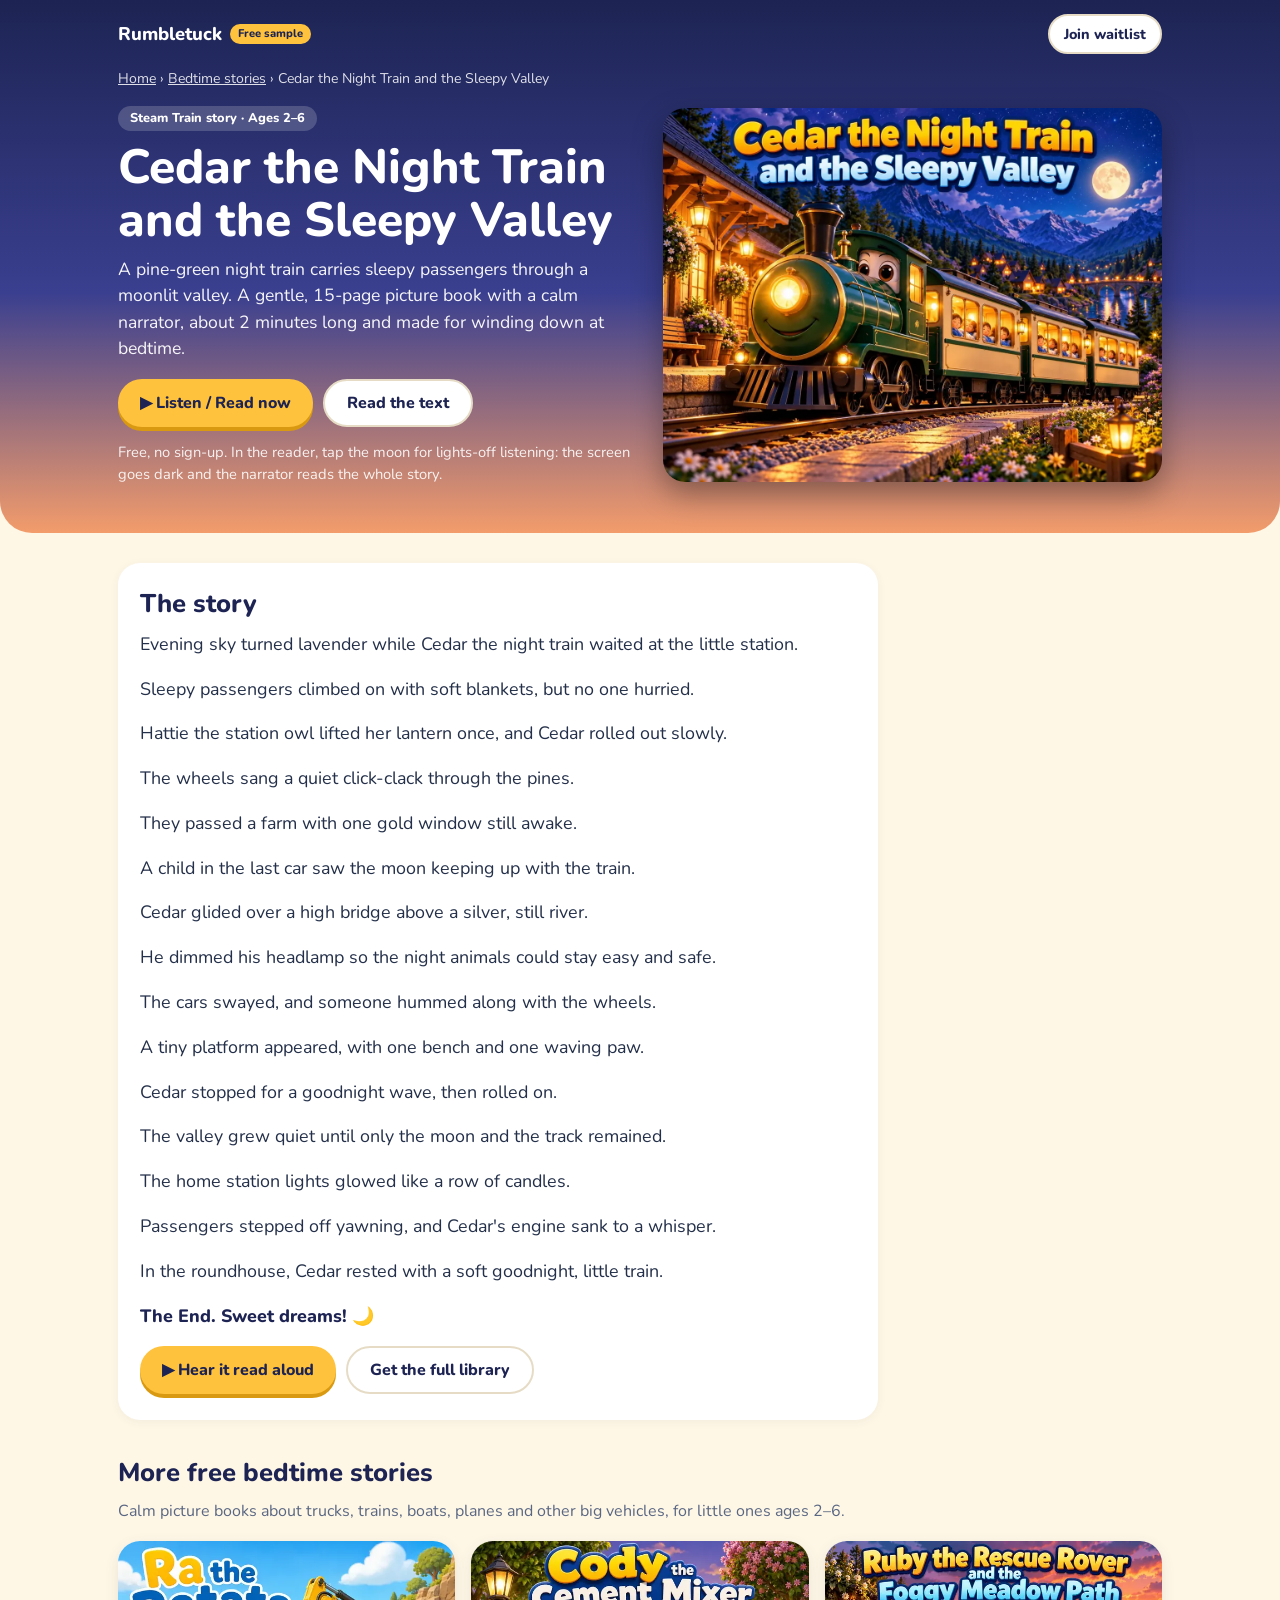
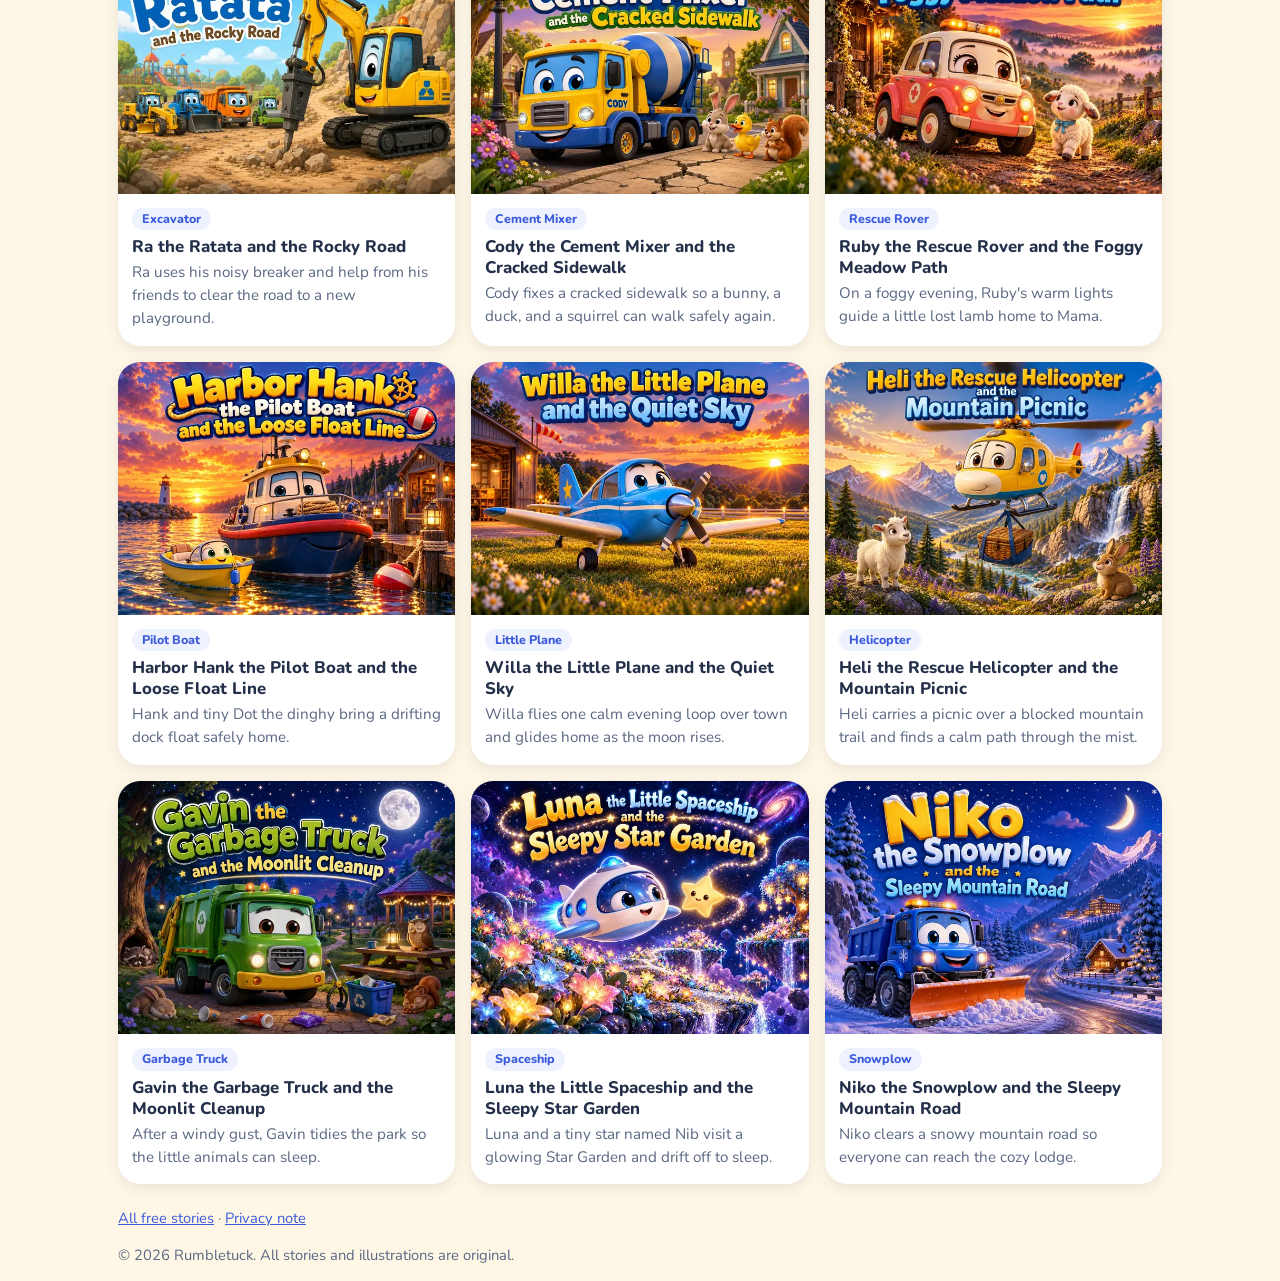
==== story/cedar-the-night-train-and-the-sleepy-valley/index.html @ 22cd4e2e "SEO: crawlable story pages (story/<slug>/) with full text, OG/Twitter tags and schema.org Book; sear" ====
<!doctype html>
<html lang="en">
<head>
<meta charset="utf-8">
<meta name="viewport" content="width=device-width, initial-scale=1, viewport-fit=cover">
<title>Cedar the Night Train and the Sleepy Valley – Free Bedtime Story for Toddlers | Rumbletuck</title>
<meta name="description" content="A pine-green night train carries sleepy passengers through a moonlit valley. A calm, narrated steam train bedtime story for toddlers and preschoolers ages 2–6. Read or listen free.">
<link rel="canonical" href="https://rumbletuck.com/story/cedar-the-night-train-and-the-sleepy-valley/">
<meta name="theme-color" content="#1d2453">
<meta property="og:site_name" content="Rumbletuck">
<meta property="og:type" content="book">
<meta property="og:title" content="Cedar the Night Train and the Sleepy Valley – free bedtime story">
<meta property="og:description" content="A pine-green night train carries sleepy passengers through a moonlit valley. A calm, narrated steam train bedtime story for toddlers and preschoolers ages 2–6. Read or listen free.">
<meta property="og:url" content="https://rumbletuck.com/story/cedar-the-night-train-and-the-sleepy-valley/">
<meta property="og:image" content="https://rumbletuck.com/og/cedar.jpg">
<meta property="og:image:width" content="1200">
<meta property="og:image:height" content="630">
<meta property="og:image:alt" content="Cover of Cedar the Night Train and the Sleepy Valley, an illustrated bedtime story about a steam train for toddlers">
<meta name="twitter:card" content="summary_large_image">
<meta name="twitter:title" content="Cedar the Night Train and the Sleepy Valley – free bedtime story">
<meta name="twitter:description" content="A pine-green night train carries sleepy passengers through a moonlit valley. A calm, narrated steam train bedtime story for toddlers and preschoolers ages 2–6. Read or listen free.">
<meta name="twitter:image" content="https://rumbletuck.com/og/cedar.jpg">
<meta name="twitter:image:alt" content="Cover of Cedar the Night Train and the Sleepy Valley, an illustrated bedtime story about a steam train for toddlers">
<link rel="manifest" href="/manifest.webmanifest">
<link rel="icon" href="/favicon.ico" sizes="any">
<link rel="icon" href="/icons/icon-192.png" type="image/png">
<link rel="apple-touch-icon" href="/icons/icon-192.png">
<link rel="stylesheet" href="/styles.css">
<script type="application/ld+json">{"@context": "https://schema.org", "@graph": [{"@type": "Book", "@id": "https://rumbletuck.com/story/cedar-the-night-train-and-the-sleepy-valley/#book", "name": "Cedar the Night Train and the Sleepy Valley", "url": "https://rumbletuck.com/story/cedar-the-night-train-and-the-sleepy-valley/", "description": "A pine-green night train carries sleepy passengers through a moonlit valley. A calm, narrated steam train bedtime story for toddlers and preschoolers ages 2–6. Read or listen free.", "image": "https://rumbletuck.com/stories/cedar/cover.webp", "inLanguage": "en", "genre": ["Bedtime story", "Children's picture book"], "bookFormat": "https://schema.org/EBook", "numberOfPages": 15, "isAccessibleForFree": true, "typicalAgeRange": "2-6", "audience": {"@type": "PeopleAudience", "suggestedMinAge": 2, "suggestedMaxAge": 6}, "about": "Steam Train", "author": {"@id": "https://rumbletuck.com/#org"}, "publisher": {"@id": "https://rumbletuck.com/#org"}}, {"@type": "Organization", "@id": "https://rumbletuck.com/#org", "name": "Rumbletuck", "url": "https://rumbletuck.com/", "logo": "https://rumbletuck.com/icons/icon-512.png", "email": "hello@rumbletuck.com", "sameAs": ["https://www.youtube.com/@rumbletuckstories"]}, {"@type": "BreadcrumbList", "itemListElement": [{"@type": "ListItem", "position": 1, "name": "Rumbletuck", "item": "https://rumbletuck.com/"}, {"@type": "ListItem", "position": 2, "name": "Bedtime stories", "item": "https://rumbletuck.com/#stories"}, {"@type": "ListItem", "position": 3, "name": "Cedar the Night Train and the Sleepy Valley", "item": "https://rumbletuck.com/story/cedar-the-night-train-and-the-sleepy-valley/"}]}]}</script>
</head>
<body class="story-page">
<header class="hero">
  <div class="wrap">
    <div class="topbar">
      <a class="brand" href="/">Rumbletuck<span class="badge">Free sample</span></a>
      <a class="btn btn-ghost" href="/#waitlist" style="min-height:40px;padding:0 14px;font-size:.9rem">Join waitlist</a>
    </div>
    <nav class="crumbs" aria-label="Breadcrumb"><a href="/">Home</a> › <a href="/#stories">Bedtime stories</a> › <span>Cedar the Night Train and the Sleepy Valley</span></nav>
    <div class="hero-grid">
      <div>
        <span class="tag story-tag">Steam Train story · Ages 2–6</span>
        <h1>Cedar the Night Train and the Sleepy Valley</h1>
        <p class="lead">A pine-green night train carries sleepy passengers through a moonlit valley. A gentle, 15-page picture book with a calm narrator, about 2 minutes long and made for winding down at bedtime.</p>
        <div class="cta-row">
          <a class="btn btn-primary" href="/read.html?s=cedar">▶ Listen / Read now</a>
          <a class="btn btn-ghost" href="#story-text">Read the text</a>
        </div>
        <p class="story-note">Free, no sign-up. In the reader, tap the moon for lights-off listening: the screen goes dark and the narrator reads the whole story.</p>
      </div>
      <div class="art"><a href="/read.html?s=cedar"><img src="/stories/cedar/cover.webp" width="1200" height="900" alt="Cover of Cedar the Night Train and the Sleepy Valley, an illustrated bedtime story about a steam train for toddlers" fetchpriority="high"></a></div>
    </div>
  </div>
</header>

<main class="wrap">
  <article class="story-text" id="story-text">
    <h2>The story</h2>
      <p>Evening sky turned lavender while Cedar the night train waited at the little station.</p>
      <p>Sleepy passengers climbed on with soft blankets, but no one hurried.</p>
      <p>Hattie the station owl lifted her lantern once, and Cedar rolled out slowly.</p>
      <p>The wheels sang a quiet click-clack through the pines.</p>
      <p>They passed a farm with one gold window still awake.</p>
      <p>A child in the last car saw the moon keeping up with the train.</p>
      <p>Cedar glided over a high bridge above a silver, still river.</p>
      <p>He dimmed his headlamp so the night animals could stay easy and safe.</p>
      <p>The cars swayed, and someone hummed along with the wheels.</p>
      <p>A tiny platform appeared, with one bench and one waving paw.</p>
      <p>Cedar stopped for a goodnight wave, then rolled on.</p>
      <p>The valley grew quiet until only the moon and the track remained.</p>
      <p>The home station lights glowed like a row of candles.</p>
      <p>Passengers stepped off yawning, and Cedar&#x27;s engine sank to a whisper.</p>
      <p>In the roundhouse, Cedar rested with a soft goodnight, little train.</p>
    <p class="story-end">The End. Sweet dreams! 🌙</p>
    <div class="cta-row"><a class="btn btn-primary" href="/read.html?s=cedar">▶ Hear it read aloud</a><a class="btn btn-ghost" href="/#waitlist">Get the full library</a></div>
  </article>

  <section>
    <h2>More free bedtime stories</h2>
    <p class="sub">Calm picture books about trucks, trains, boats, planes and other big vehicles, for little ones ages 2–6.</p>
    <div class="grid">
      <a class="card" href="/story/ra-the-ratata-and-the-rocky-road/"><img src="/stories/ra/thumb.webp" width="640" height="480" loading="lazy" alt="Cover of Ra the Ratata and the Rocky Road"><div class="body"><span class="tag">Excavator</span><h3>Ra the Ratata and the Rocky Road</h3><p>Ra uses his noisy breaker and help from his friends to clear the road to a new playground.</p></div></a>
      <a class="card" href="/story/cody-the-cement-mixer-and-the-cracked-sidewalk/"><img src="/stories/cody/thumb.webp" width="640" height="480" loading="lazy" alt="Cover of Cody the Cement Mixer and the Cracked Sidewalk"><div class="body"><span class="tag">Cement Mixer</span><h3>Cody the Cement Mixer and the Cracked Sidewalk</h3><p>Cody fixes a cracked sidewalk so a bunny, a duck, and a squirrel can walk safely again.</p></div></a>
      <a class="card" href="/story/ruby-the-rescue-rover-and-the-foggy-meadow-path/"><img src="/stories/ruby/thumb.webp" width="640" height="480" loading="lazy" alt="Cover of Ruby the Rescue Rover and the Foggy Meadow Path"><div class="body"><span class="tag">Rescue Rover</span><h3>Ruby the Rescue Rover and the Foggy Meadow Path</h3><p>On a foggy evening, Ruby&#x27;s warm lights guide a little lost lamb home to Mama.</p></div></a>
      <a class="card" href="/story/harbor-hank-the-pilot-boat-and-the-loose-float-line/"><img src="/stories/hank/thumb.webp" width="640" height="480" loading="lazy" alt="Cover of Harbor Hank the Pilot Boat and the Loose Float Line"><div class="body"><span class="tag">Pilot Boat</span><h3>Harbor Hank the Pilot Boat and the Loose Float Line</h3><p>Hank and tiny Dot the dinghy bring a drifting dock float safely home.</p></div></a>
      <a class="card" href="/story/willa-the-little-plane-and-the-quiet-sky/"><img src="/stories/willa/thumb.webp" width="640" height="480" loading="lazy" alt="Cover of Willa the Little Plane and the Quiet Sky"><div class="body"><span class="tag">Little Plane</span><h3>Willa the Little Plane and the Quiet Sky</h3><p>Willa flies one calm evening loop over town and glides home as the moon rises.</p></div></a>
      <a class="card" href="/story/heli-the-rescue-helicopter-and-the-mountain-picnic/"><img src="/stories/heli/thumb.webp" width="640" height="480" loading="lazy" alt="Cover of Heli the Rescue Helicopter and the Mountain Picnic"><div class="body"><span class="tag">Helicopter</span><h3>Heli the Rescue Helicopter and the Mountain Picnic</h3><p>Heli carries a picnic over a blocked mountain trail and finds a calm path through the mist.</p></div></a>
      <a class="card" href="/story/gavin-the-garbage-truck-and-the-moonlit-cleanup/"><img src="/stories/gavin/thumb.webp" width="640" height="480" loading="lazy" alt="Cover of Gavin the Garbage Truck and the Moonlit Cleanup"><div class="body"><span class="tag">Garbage Truck</span><h3>Gavin the Garbage Truck and the Moonlit Cleanup</h3><p>After a windy gust, Gavin tidies the park so the little animals can sleep.</p></div></a>
      <a class="card" href="/story/luna-the-little-spaceship-and-the-sleepy-star-garden/"><img src="/stories/luna/thumb.webp" width="640" height="480" loading="lazy" alt="Cover of Luna the Little Spaceship and the Sleepy Star Garden"><div class="body"><span class="tag">Spaceship</span><h3>Luna the Little Spaceship and the Sleepy Star Garden</h3><p>Luna and a tiny star named Nib visit a glowing Star Garden and drift off to sleep.</p></div></a>
      <a class="card" href="/story/niko-the-snowplow-and-the-sleepy-mountain-road/"><img src="/stories/niko/thumb.webp" width="640" height="480" loading="lazy" alt="Cover of Niko the Snowplow and the Sleepy Mountain Road"><div class="body"><span class="tag">Snowplow</span><h3>Niko the Snowplow and the Sleepy Mountain Road</h3><p>Niko clears a snowy mountain road so everyone can reach the cozy lodge.</p></div></a>
    </div>
  </section>
</main>

<footer class="wrap">
  <p><a href="/">All free stories</a> · <a href="/privacy.html">Privacy note</a></p>
  <p>© 2026 Rumbletuck. All stories and illustrations are original.</p>
</footer>
<script>if ('serviceWorker' in navigator) navigator.serviceWorker.register('/sw.js').catch(()=>{});</script>
</body>
</html>
---- styles.css ----
@font-face{font-family:Nunito;src:url(fonts/nunito-regular.ttf) format('truetype');font-weight:400;font-display:swap}
@font-face{font-family:Nunito;src:url(fonts/nunito-extrabold.ttf) format('truetype');font-weight:800;font-display:swap}
:root{--ink:#24304a;--soft:#5a6782;--cream:#fff7e6;--sun:#ffc23d;--sky:#3b5bdb;--night:#1d2453;--card:#ffffff;--radius:22px}
*{box-sizing:border-box}
html,body{margin:0}
body{font-family:Nunito,system-ui,-apple-system,Segoe UI,Roboto,sans-serif;color:var(--ink);background:var(--cream);line-height:1.5;-webkit-tap-highlight-color:transparent}
a{color:var(--sky)}
img{max-width:100%;height:auto;display:block}
.wrap{max-width:1080px;margin:0 auto;padding:0 18px}
.topbar{display:flex;align-items:center;justify-content:space-between;padding:14px 0}
.brand{font-weight:800;font-size:1.15rem;color:var(--night);text-decoration:none;display:flex;gap:8px;align-items:center}
.brand span.badge{font-size:.7rem;background:var(--sun);color:var(--night);border-radius:99px;padding:2px 8px}
.btn{display:inline-flex;align-items:center;justify-content:center;gap:8px;min-height:48px;padding:0 22px;border-radius:99px;border:0;font:800 1rem Nunito,sans-serif;cursor:pointer;text-decoration:none;touch-action:manipulation}
.btn-primary{background:var(--sun);color:var(--night);box-shadow:0 4px 0 #d99a12}
.btn-primary:active{transform:translateY(2px);box-shadow:0 2px 0 #d99a12}
.btn-ghost{background:#fff;color:var(--night);border:2px solid #e6dcc6}
.hero{background:linear-gradient(180deg,#1d2453 0%,#3a3f8f 55%,#f39c6b 100%);color:#fff;border-radius:0 0 32px 32px;padding-bottom:28px}
.hero .topbar .brand{color:#fff}
.hero-grid{display:grid;gap:22px;align-items:center;padding:12px 0 8px}
.hero h1{font-size:clamp(1.9rem,6vw,3rem);line-height:1.1;margin:.2em 0}
.hero p.lead{font-size:1.1rem;opacity:.95;margin:.4em 0 1em}
.hero .art{border-radius:var(--radius);overflow:hidden;box-shadow:0 12px 30px rgba(0,0,0,.35)}
.chips{display:flex;flex-wrap:wrap;gap:8px;margin:0 0 18px;padding:0;list-style:none}
.chips li{background:rgba(255,255,255,.16);border-radius:99px;padding:4px 12px;font-size:.92rem}
.cta-row{display:flex;flex-wrap:wrap;gap:10px}
section{padding:34px 0 8px}
h2{font-size:1.6rem;margin:0 0 6px;color:var(--night)}
.sub{color:var(--soft);margin:0 0 18px}
.grid{display:grid;grid-template-columns:repeat(auto-fill,minmax(250px,1fr));gap:16px}
.card{background:var(--card);border-radius:var(--radius);overflow:hidden;text-decoration:none;color:inherit;box-shadow:0 4px 14px rgba(36,48,74,.10);display:flex;flex-direction:column;touch-action:manipulation}
.card img{aspect-ratio:4/3;width:100%;height:auto;object-fit:cover;background:#e9e2d2}
.card .body{padding:12px 14px 16px}
.card .tag{display:inline-block;font-size:.78rem;font-weight:800;background:#eef2ff;color:var(--sky);border-radius:99px;padding:2px 10px;margin-bottom:6px}
.card h3{font-size:1.05rem;margin:0 0 4px;line-height:1.25}
.card p{margin:0;color:var(--soft);font-size:.95rem}
.card:active{transform:scale(.99)}
.features{display:grid;grid-template-columns:repeat(auto-fit,minmax(220px,1fr));gap:14px}
.feature{background:#fff;border-radius:var(--radius);padding:16px 18px;box-shadow:0 2px 10px rgba(36,48,74,.06)}
.feature b{display:block;font-size:1.05rem;margin-bottom:2px}
.waitlist{background:var(--night);color:#fff;border-radius:28px;padding:26px 22px;margin:30px 0 10px}
.waitlist h2{color:#fff}
.waitlist .sub{color:#d6dbff}
.wl-form{display:flex;flex-wrap:wrap;gap:10px}
.wl-form input[type=email]{flex:1 1 240px;min-height:52px;border-radius:99px;border:0;padding:0 20px;font:400 1.05rem Nunito,sans-serif}
.wl-consent{display:flex;gap:10px;align-items:flex-start;font-size:.92rem;color:#d6dbff;margin:12px 0 0}
.wl-consent input{width:22px;height:22px;margin-top:2px;flex:none}
.wl-status{margin:12px 0 0;font-weight:800;min-height:1.5em}
.wl-soon{background:rgba(255,255,255,.1);border:2px dashed rgba(255,255,255,.35);border-radius:18px;padding:14px 16px;margin-top:4px}
.hp{position:absolute;left:-9999px}
footer{padding:28px 0 40px;color:var(--soft);font-size:.92rem}
footer .privacy{background:#fff;border-radius:18px;padding:14px 16px;margin-bottom:12px}
@media(min-width:820px){.hero-grid{grid-template-columns:1.05fr 1fr}.hero{padding-bottom:40px}}

/* Reader */
body.reader{background:#11163a;color:#fff;height:100dvh;overflow:hidden;overscroll-behavior:none;user-select:none;-webkit-user-select:none;-webkit-touch-callout:none}
.r-shell{display:flex;flex-direction:column;height:100dvh}
.r-top{display:flex;align-items:center;gap:10px;padding:10px 12px;padding-top:max(10px,env(safe-area-inset-top))}
.r-top .title{flex:1;font-weight:800;white-space:nowrap;overflow:hidden;text-overflow:ellipsis;font-size:1rem}
.icon-btn{width:48px;height:48px;border-radius:50%;border:0;background:rgba(255,255,255,.14);color:#fff;font-size:1.3rem;display:inline-flex;align-items:center;justify-content:center;cursor:pointer;touch-action:manipulation;text-decoration:none}
.icon-btn:active{background:rgba(255,255,255,.28)}
.r-stage{flex:1;display:flex;align-items:center;justify-content:center;padding:0 8px;min-height:0;position:relative}
.r-stage img{width:auto;height:auto;max-width:100%;max-height:100%;object-fit:contain;border-radius:16px;box-shadow:0 10px 30px rgba(0,0,0,.45)}
.r-tap{position:absolute;top:0;bottom:0;width:28%;border:0;background:transparent;cursor:pointer}
.r-tap.prev{left:0}.r-tap.next{right:0}
.r-bottom{display:flex;align-items:center;justify-content:center;gap:14px;padding:12px;padding-bottom:max(14px,env(safe-area-inset-bottom))}
.r-play{min-width:150px}
.r-count{min-width:70px;text-align:center;font-weight:800;opacity:.9}
.r-end{position:absolute;inset:0;display:none;align-items:center;justify-content:center;background:rgba(17,22,58,.92);text-align:center;padding:20px}
.r-end.show{display:flex}
.r-end .box{max-width:460px}
.r-end h2{color:#fff}
.r-end p{color:#d6dbff}
.r-end .cta-row{justify-content:center}
.sr{position:absolute;width:1px;height:1px;overflow:hidden;clip:rect(0 0 0 0)}
.r-hint{display:none;text-align:center;margin:0;color:#aab3e6;font-size:.9rem}
@media(orientation:portrait) and (max-width:600px){.r-hint{display:block}}
@media(max-width:440px){.brand span.badge{display:none}.brand{font-size:1rem}.topbar .btn{white-space:nowrap}}

/* Lights-off listening mode: near-black, warm, dim. */
.lo-open{flex:none;display:inline-flex;align-items:center;gap:6px;min-height:44px;padding:0 14px;border-radius:99px;border:0;background:rgba(255,194,61,.16);color:#ffd88a;font:800 .92rem Nunito,sans-serif;cursor:pointer;touch-action:manipulation;white-space:nowrap}
.lo-open:active{background:rgba(255,194,61,.3)}
.lo-open:focus-visible,.lo-btn:focus-visible,.lo input:focus-visible{outline:2px solid #8a6a3e;outline-offset:3px}
.lo{position:fixed;inset:0;z-index:50;background:#000;color:#6e5638;display:flex;align-items:center;justify-content:center;text-align:center;padding:24px;padding-bottom:max(24px,env(safe-area-inset-bottom));animation:lo-in 1.6s ease-out}
.lo[hidden]{display:none}
.lo-inner{max-width:340px;width:100%}
.lo-moon{color:#7a5f3c;opacity:.7;margin:0 auto 10px;animation:lo-breathe 9s ease-in-out infinite}
.lo-title{color:#7d6444;font-size:1rem;font-weight:800;margin:0 0 4px;line-height:1.3}
.lo-status{margin:0;min-height:1.4em;font-size:.88rem;color:#5e4a31}
.lo-sub{margin:0 0 22px;font-size:.8rem;color:#4d3d29}
.lo-ctrls{display:flex;justify-content:center;gap:22px;margin-bottom:26px}
.lo-btn{width:56px;height:56px;border-radius:50%;border:1px solid #2c2318;background:#0d0a07;color:#7a5f3c;font-size:1.15rem;cursor:pointer;touch-action:manipulation;display:inline-flex;align-items:center;justify-content:center}
.lo-btn:active{background:#1a140d}
.lo-timer{border:0;margin:0 0 12px;padding:0;display:flex;flex-wrap:wrap;justify-content:center;gap:6px}
.lo-timer legend{width:100%;font-size:.78rem;color:#4d3d29;margin-bottom:6px;padding:0}
.lo-timer label{position:relative;font-size:.82rem;color:#6a5336;border:1px solid #2c2318;border-radius:99px;padding:6px 11px;cursor:pointer;min-height:36px;display:inline-flex;align-items:center}
.lo-timer input{position:absolute;opacity:0;inset:0;margin:0;cursor:pointer}
.lo-timer label:has(input:checked){background:#1d160e;color:#8c6d45;border-color:#4a3a26}
.lo-timer label:has(input:focus-visible){outline:2px solid #8a6a3e;outline-offset:2px}
.lo-next{display:inline-flex;align-items:center;gap:8px;font-size:.82rem;color:#5e4a31;cursor:pointer;min-height:36px}
.lo-next input{appearance:none;-webkit-appearance:none;width:18px;height:18px;margin:0;border:1px solid #4a3a26;border-radius:5px;background:#0d0a07;cursor:pointer}
.lo-next input:checked{background:#5e4a31;box-shadow:inset 0 0 0 3px #0d0a07}
.lo-next.off{opacity:.45;cursor:default}
body.lo-on{background:#000}
body.lo-on .r-shell{visibility:hidden}
@keyframes lo-in{from{opacity:0}to{opacity:1}}
@keyframes lo-breathe{0%,100%{opacity:.55}50%{opacity:.75}}
@media (prefers-reduced-motion:reduce){.lo,.lo-moon{animation:none}}
@media(max-width:380px){.lo-open span{display:none}.lo-open{width:44px;padding:0;justify-content:center}}

/* Story landing pages (story/<slug>/, built by tools/build_seo.py) */
.crumbs{font-size:.88rem;opacity:.85;margin:0 0 4px}.crumbs a{color:#fff}
.story-tag{display:inline-block;font-size:.8rem;font-weight:800;background:rgba(255,255,255,.18);color:#fff;border-radius:99px;padding:3px 12px}
.story-note{font-size:.92rem;opacity:.9;margin:14px 0 0}
.story-text{background:#fff;border-radius:var(--radius);padding:22px 22px 26px;margin-top:30px;box-shadow:0 2px 10px rgba(36,48,74,.06);max-width:760px}
.story-text p{font-size:1.12rem;line-height:1.65;margin:0 0 .85em}
.story-text .story-end{font-weight:800;color:var(--night)}
.story-links{margin-top:22px}.story-links h3{margin:0 0 4px;color:var(--night)}
.story-links ul{margin:0;padding-left:20px;columns:2 300px}.story-links li{margin:0 0 6px;break-inside:avoid}.story-links li span{color:var(--soft);font-size:.92rem}
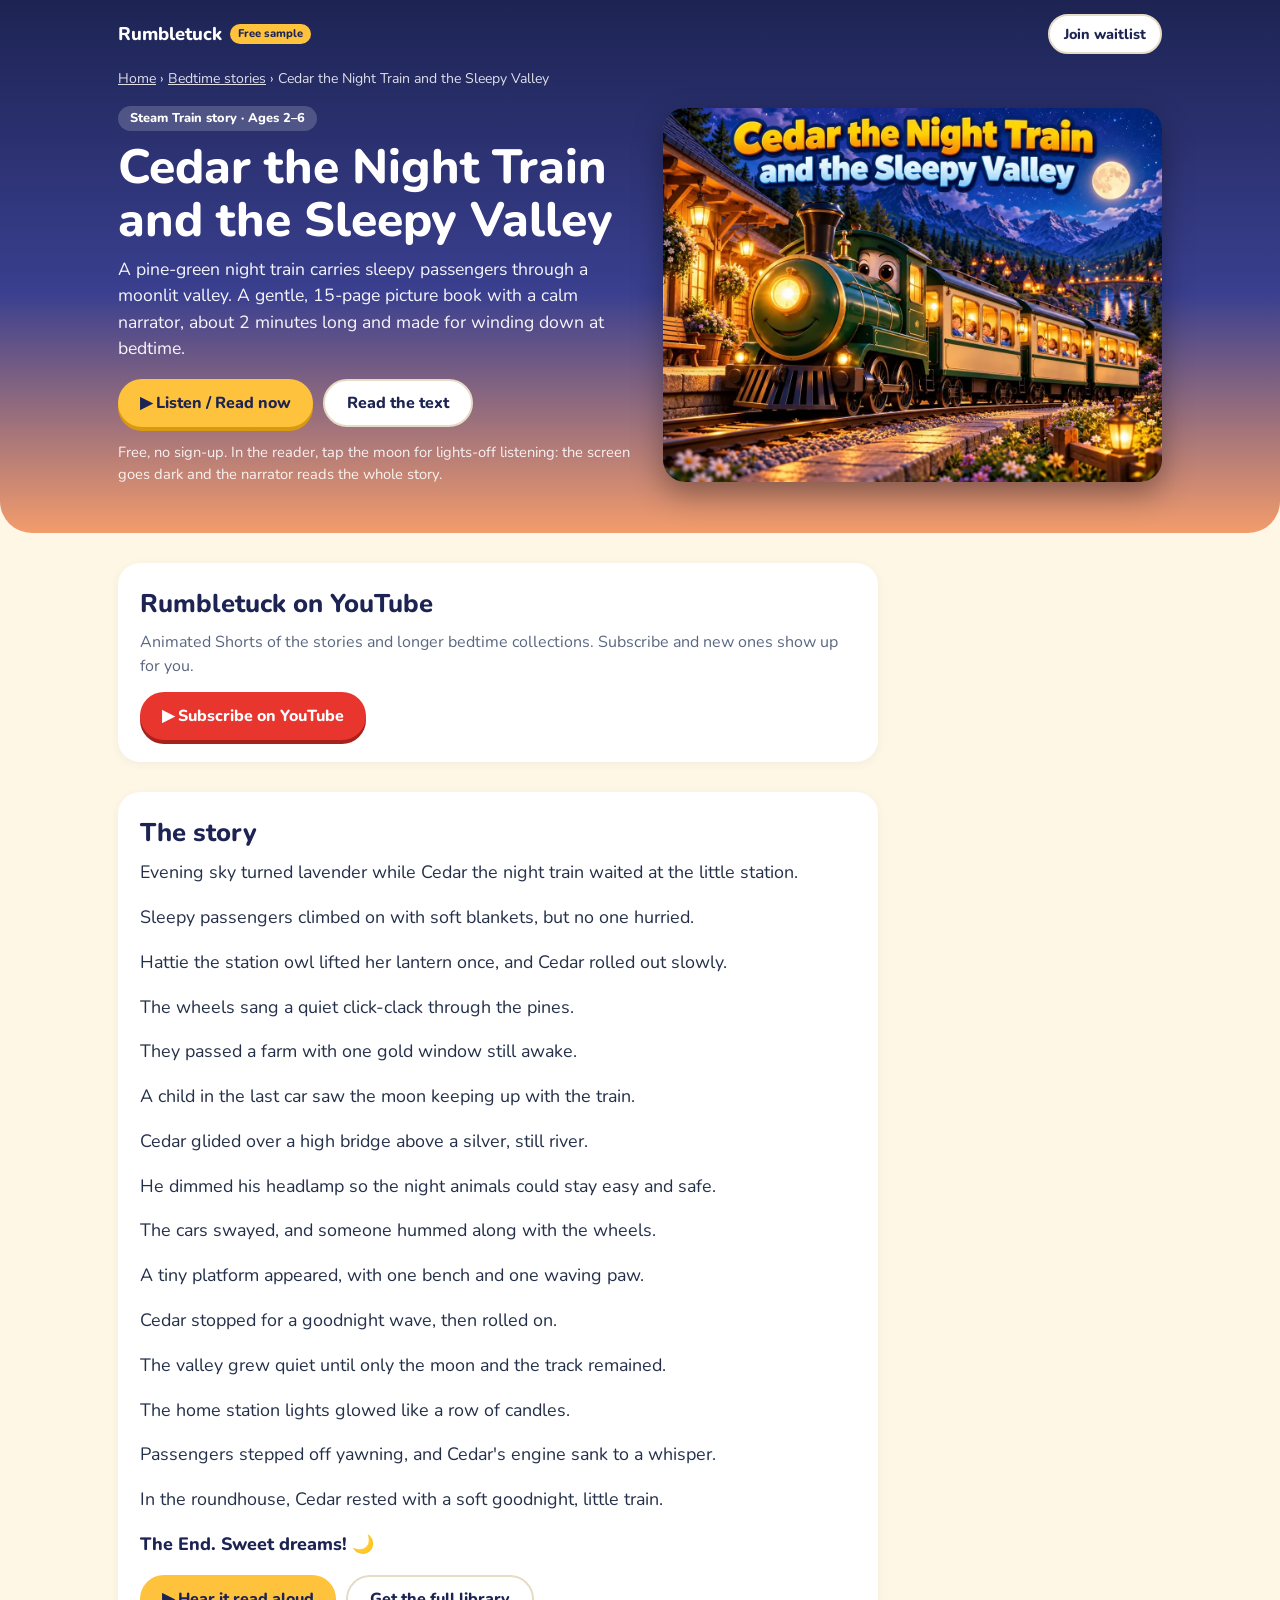
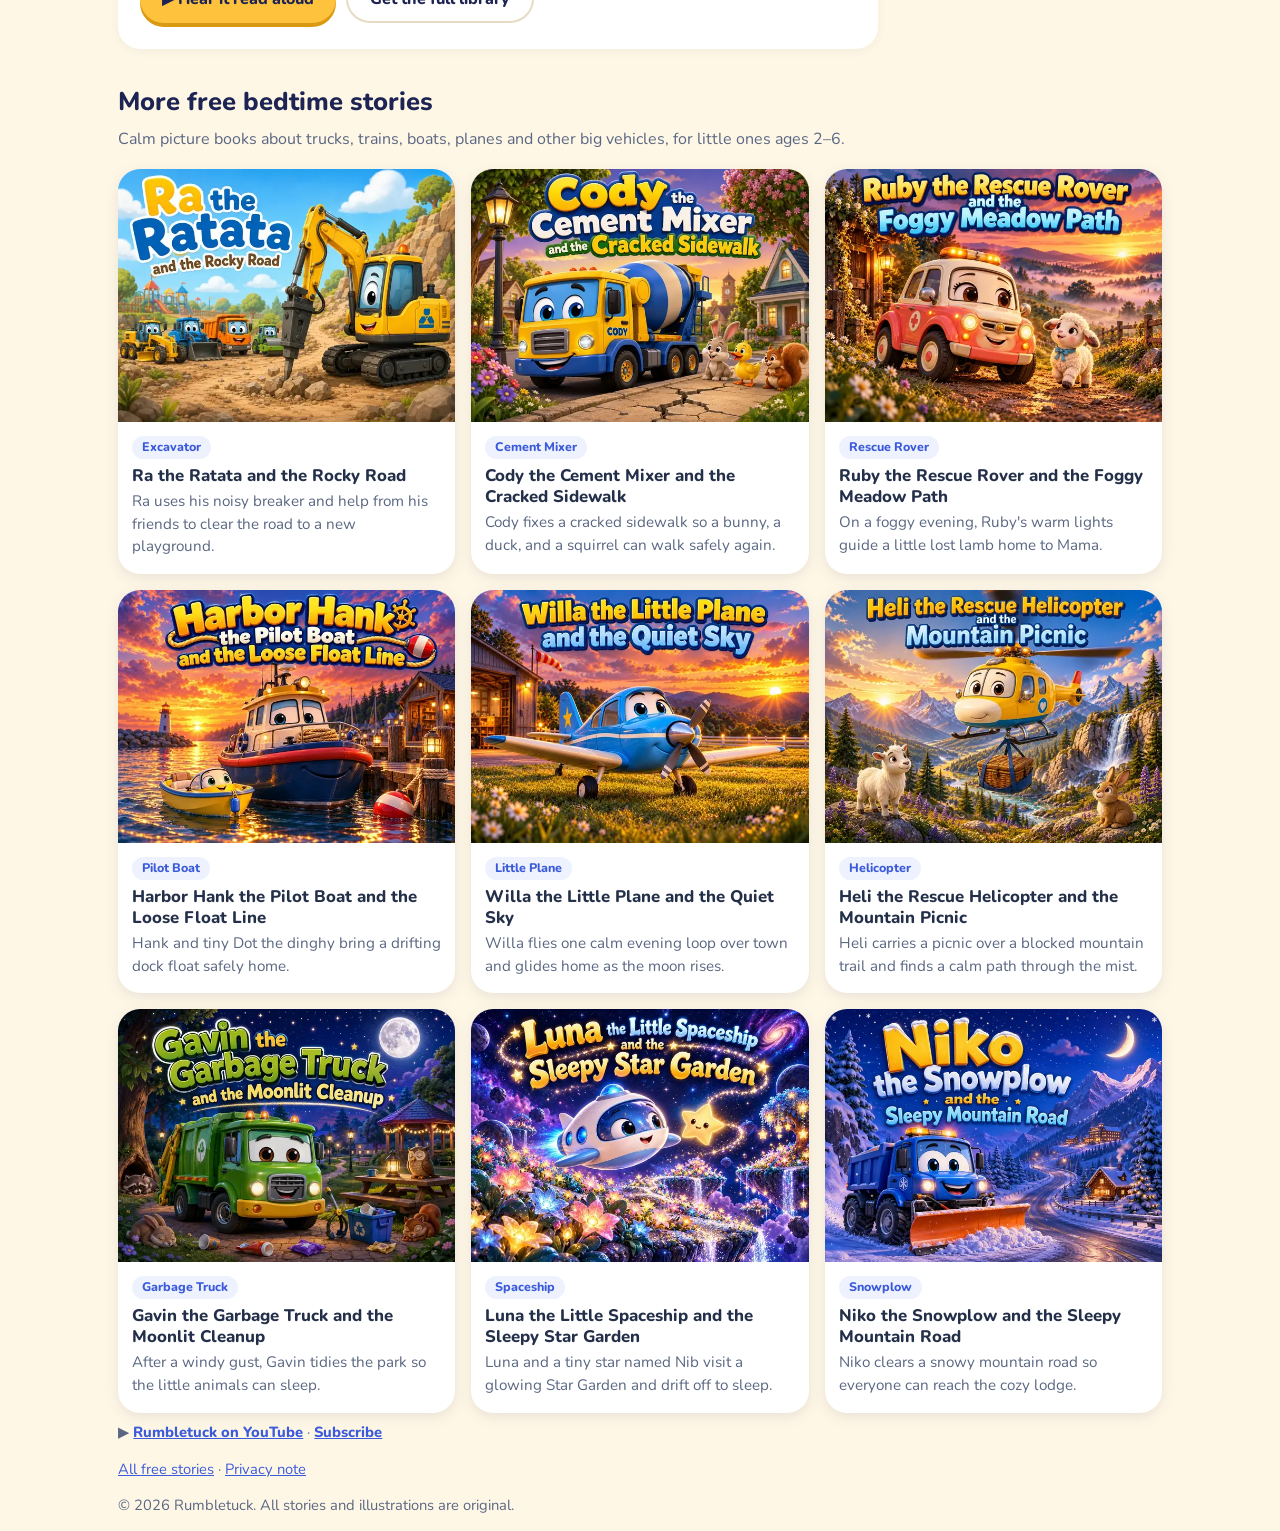
==== commit 623ed93c: "YouTube on the site: click-to-play nocookie Shorts on story pages + reader end screen, Subscribe on " ====
--- a/story/cedar-the-night-train-and-the-sleepy-valley/index.html
+++ b/story/cedar-the-night-train-and-the-sleepy-valley/index.html
@@ -53,6 +53,11 @@
 </header>
 
 <main class="wrap">
+  <section class="yt-block" id="watch" data-story="cedar" data-title="Cedar the Night Train and the Sleepy Valley">
+    <div class="yt-frame" hidden></div>
+    <div class="yt-copy"><h2>Rumbletuck on YouTube</h2><p class="sub">Animated Shorts of the stories and longer bedtime collections. Subscribe and new ones show up for you.</p><div class="cta-row"><a class="btn btn-yt" href="https://www.youtube.com/@rumbletuckstories?sub_confirmation=1" target="_blank" rel="noopener">▶ Subscribe on YouTube</a></div></div>
+  </section>
+
   <article class="story-text" id="story-text">
     <h2>The story</h2>
       <p>Evening sky turned lavender while Cedar the night train waited at the little station.</p>
@@ -92,9 +97,11 @@
 </main>
 
 <footer class="wrap">
+  <p class="footer-yt">▶ <a href="https://www.youtube.com/@rumbletuckstories" target="_blank" rel="noopener">Rumbletuck on YouTube</a> · <a href="https://www.youtube.com/@rumbletuckstories?sub_confirmation=1" target="_blank" rel="noopener">Subscribe</a></p>
   <p><a href="/">All free stories</a> · <a href="/privacy.html">Privacy note</a></p>
   <p>© 2026 Rumbletuck. All stories and illustrations are original.</p>
 </footer>
+<script src="/yt.js" defer></script>
 <script>if ('serviceWorker' in navigator) navigator.serviceWorker.register('/sw.js').catch(()=>{});</script>
 </body>
 </html>
--- a/styles.css
+++ b/styles.css
@@ -116,3 +116,44 @@
 .story-text .story-end{font-weight:800;color:var(--night)}
 .story-links{margin-top:22px}.story-links h3{margin:0 0 4px;color:var(--night)}
 .story-links ul{margin:0;padding-left:20px;columns:2 300px}.story-links li{margin:0 0 6px;break-inside:avoid}.story-links li span{color:var(--soft);font-size:.92rem}
+
+/* YouTube (yt.js + tools/build_seo.py): click-to-play Shorts, nothing loads from YouTube before a tap. */
+.btn-yt{background:#e8352e;color:#fff;box-shadow:0 4px 0 #a8221d}
+.btn-yt:active{transform:translateY(2px);box-shadow:0 2px 0 #a8221d}
+.yt-block{display:grid;gap:22px;align-items:center;background:#fff;border-radius:var(--radius);padding:22px;margin-top:30px;box-shadow:0 2px 10px rgba(36,48,74,.06);max-width:760px}
+.yt-block.yt-home{max-width:none;background:var(--night);color:#fff}
+.yt-block.yt-home h2{color:#fff}.yt-block.yt-home .sub{color:#d6dbff}.yt-block.yt-home .yt-note{color:#aab3e6}
+.yt-block h2{margin-top:0}
+.yt-block .sub{margin-bottom:14px}
+.yt-note{font-size:.85rem;color:var(--soft);margin:12px 0 0}
+.yt-frame{position:relative;width:100%;max-width:420px;aspect-ratio:4/3;margin:0 auto;border-radius:18px;overflow:hidden;background:#11163a;box-shadow:0 10px 26px rgba(17,22,58,.35)}
+.yt-frame[hidden]{display:none}
+.yt-frame.playing{aspect-ratio:9/16;width:min(78vw,320px)}
+.yt-frame iframe{position:absolute;inset:0;width:100%;height:100%;border:0}
+.yt-poster{position:absolute;inset:0;width:100%;height:100%;border:0;padding:0;cursor:pointer;background:#11163a;touch-action:manipulation}
+.yt-poster img{position:absolute;inset:0;width:100%;height:100%;object-fit:cover}
+.yt-pill{position:absolute;top:10px;left:10px;background:rgba(17,22,58,.7);color:#fff;font:800 .78rem Nunito,sans-serif;border-radius:99px;padding:3px 10px}
+.yt-play{position:absolute;left:50%;top:50%;width:72px;height:72px;margin:-36px 0 0 -36px;border-radius:50%;background:#e8352e;box-shadow:0 6px 18px rgba(0,0,0,.35)}
+.yt-play::after{content:"";position:absolute;left:29px;top:22px;border-style:solid;border-width:14px 0 14px 22px;border-color:transparent transparent transparent #fff}
+.yt-play.sm{width:40px;height:40px;margin:-20px 0 0 -20px}.yt-play.sm::after{left:16px;top:12px;border-width:8px 0 8px 13px}
+.yt-poster:hover .yt-play,.yt-poster:focus-visible .yt-play{transform:scale(1.08)}
+.yt-poster:focus-visible{outline:3px solid var(--sun);outline-offset:-3px}
+.yt-sub-only{display:flex;flex-wrap:wrap;gap:14px;align-items:center}
+.footer-yt{margin:0 0 10px}
+.footer-yt a{font-weight:800}
+@media(min-width:720px){.yt-block[data-has-video],.yt-block.yt-home:has(.yt-frame){grid-template-columns:320px 1fr}.yt-frame{width:320px;margin:0}}
+/* Reader end screen + pop-up player */
+.r-end{overflow:auto}
+.r-yt{margin-top:16px;padding-top:14px;border-top:1px solid rgba(255,255,255,.15)}
+.r-yt-open{display:flex;align-items:center;gap:12px;width:100%;max-width:360px;margin:0 auto;padding:8px;border:0;border-radius:16px;background:rgba(255,255,255,.12);color:#fff;text-align:left;cursor:pointer;font:400 .95rem Nunito,sans-serif;position:relative;touch-action:manipulation}
+.r-yt-open img{width:96px;flex:none;border-radius:10px}
+.r-yt-open .yt-play.sm{left:56px;top:50%}
+.r-yt-txt b{display:block;font-weight:800}.r-yt-txt small{color:#d6dbff}
+.r-yt-links{margin:10px 0 0;font-size:.92rem}
+.yt-link{color:#ffd88a;font-weight:800}
+.yt-modal{position:fixed;inset:0;z-index:60;background:rgba(5,7,20,.94);display:flex;align-items:center;justify-content:center;padding:12px}
+.yt-modal-inner{display:flex;flex-direction:column;align-items:center;gap:12px}
+.yt-modal .yt-frame{width:auto;height:min(78dvh,calc(92vw * 16 / 9));margin:0}
+.yt-modal-bar{display:flex;flex-wrap:wrap;gap:10px;justify-content:center}
+.yt-modal-bar .btn{min-height:44px}
+.hero-yt{display:flex;flex-wrap:wrap;align-items:center;gap:8px 12px;margin:14px 0 0;font-size:.92rem;opacity:.95}.hero-yt .btn{min-height:40px;padding:0 16px;font-size:.92rem}
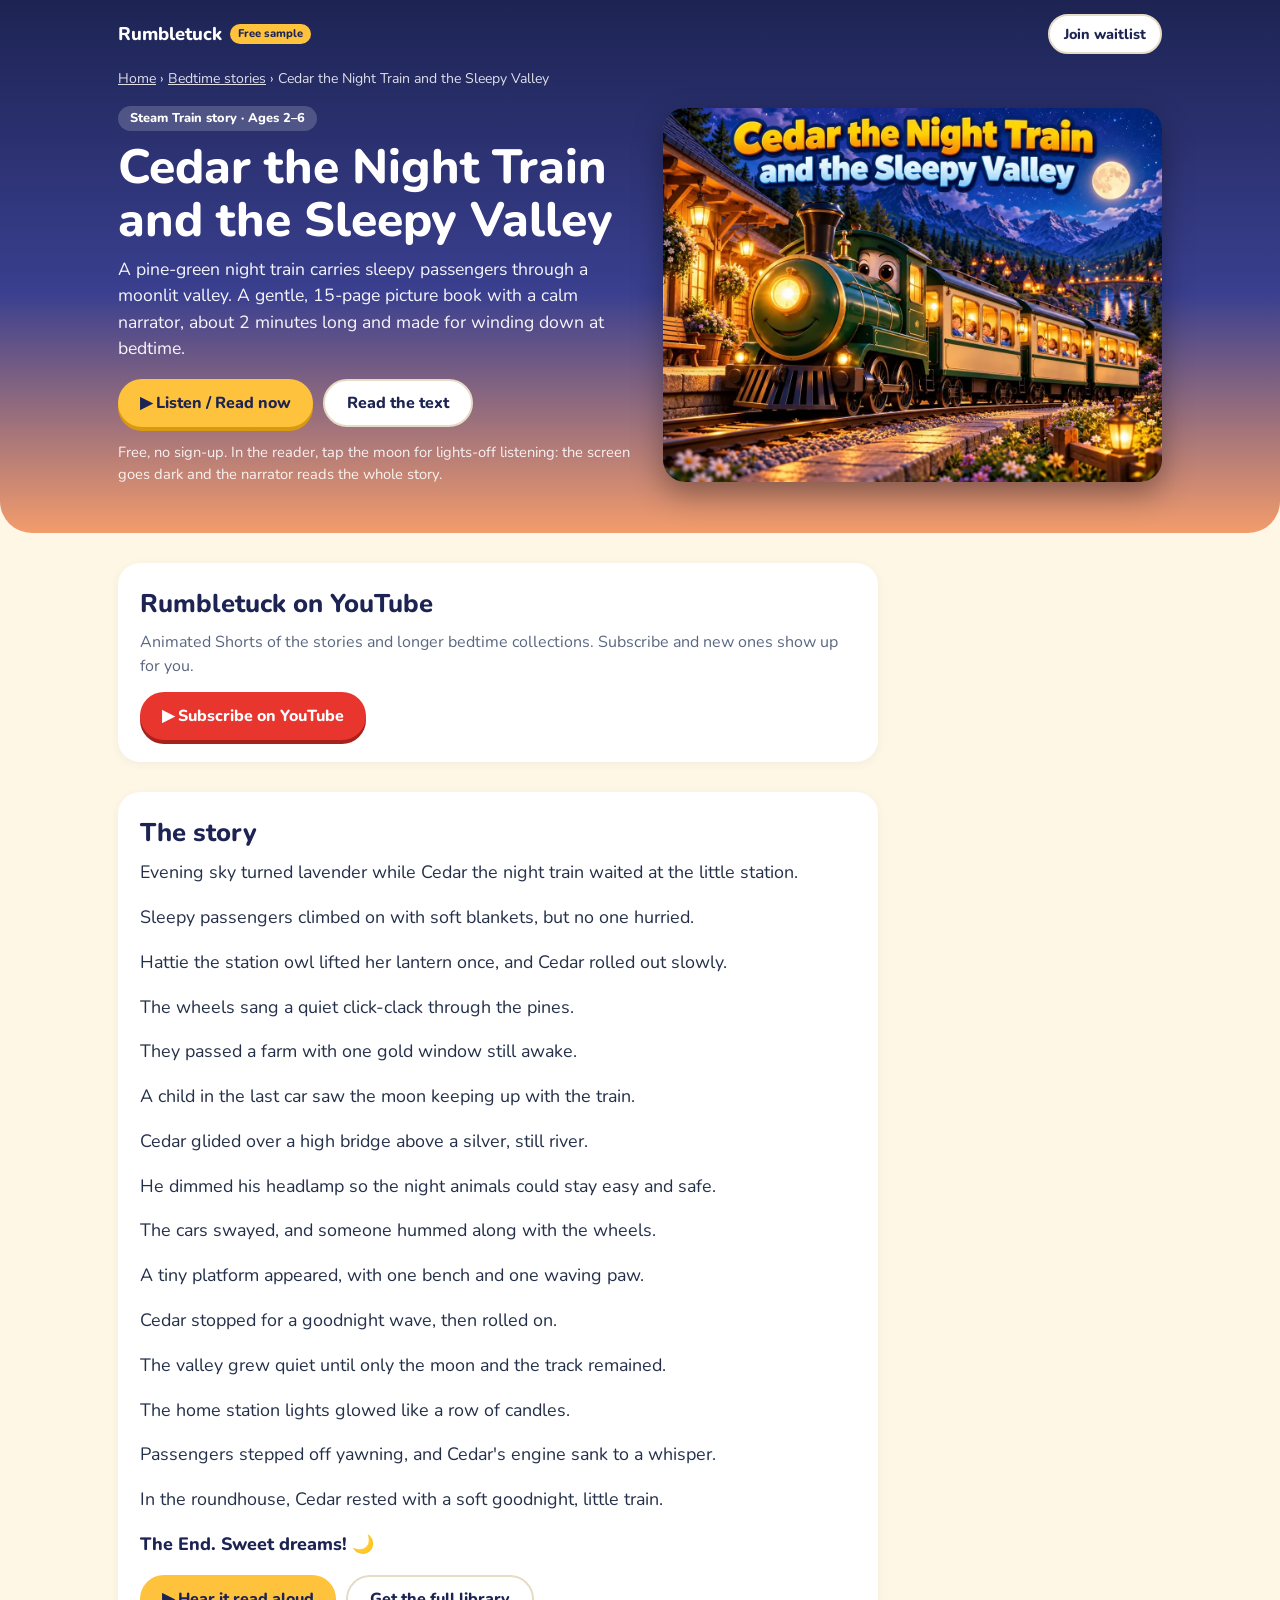
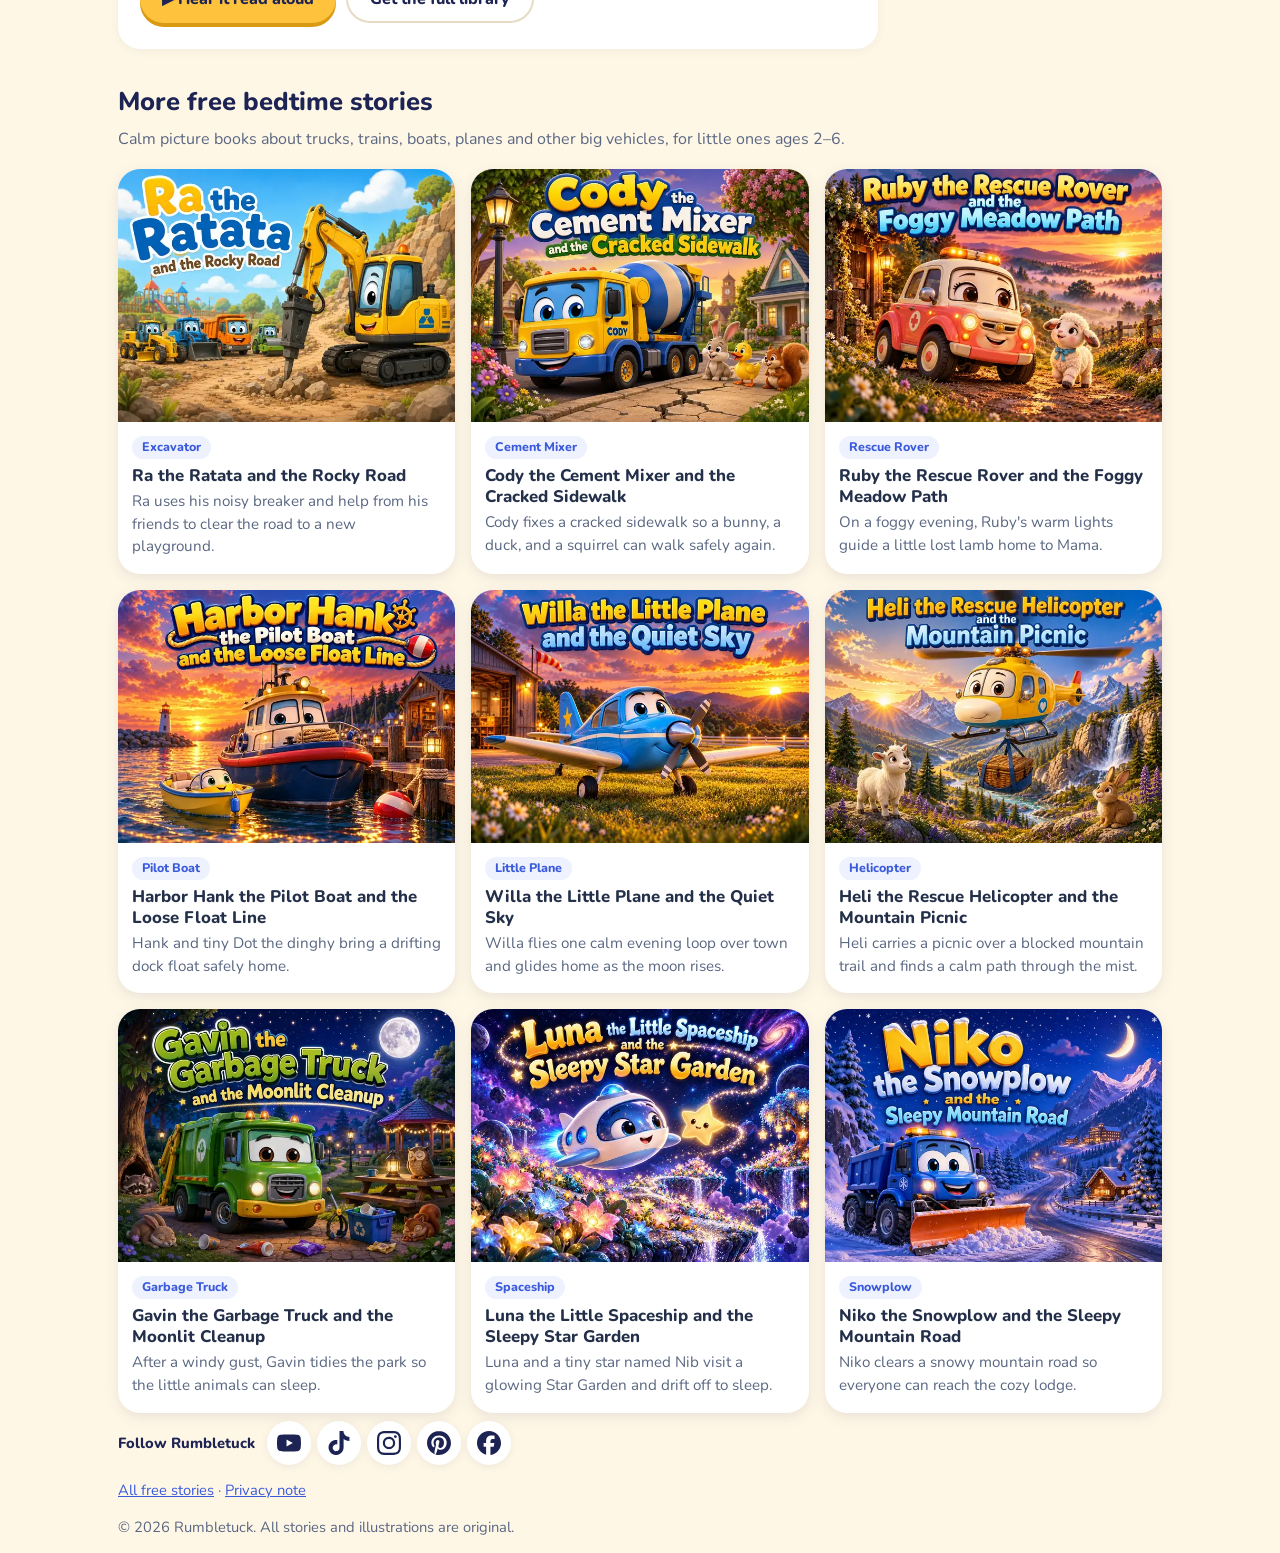
==== commit 8154dded: "Follow Rumbletuck (preview): homepage section + footer icon row on every page (YouTube, TikTok, Inst" ====
--- a/story/cedar-the-night-train-and-the-sleepy-valley/index.html
+++ b/story/cedar-the-night-train-and-the-sleepy-valley/index.html
@@ -97,7 +97,7 @@
 </main>
 
 <footer class="wrap">
-  <p class="footer-yt">▶ <a href="https://www.youtube.com/@rumbletuckstories" target="_blank" rel="noopener">Rumbletuck on YouTube</a> · <a href="https://www.youtube.com/@rumbletuckstories?sub_confirmation=1" target="_blank" rel="noopener">Subscribe</a></p>
+  <nav class="footer-social" aria-label="Follow Rumbletuck"><span>Follow Rumbletuck</span><span class="fs-icons"><a href="https://www.youtube.com/@rumbletuckstories?sub_confirmation=1" target="_blank" rel="noopener" aria-label="Rumbletuck on YouTube (opens in a new tab)" title="YouTube"><svg class="si" aria-hidden="true" focusable="false" width="24" height="24"><use href="/icons/social.svg#yt"></use></svg></a><a href="https://www.tiktok.com/@rumbletuckstories" target="_blank" rel="noopener" aria-label="Rumbletuck on TikTok (opens in a new tab)" title="TikTok"><svg class="si" aria-hidden="true" focusable="false" width="24" height="24"><use href="/icons/social.svg#tt"></use></svg></a><a href="https://www.instagram.com/rumbletuckstories1/" target="_blank" rel="noopener" aria-label="Rumbletuck on Instagram (opens in a new tab)" title="Instagram"><svg class="si" aria-hidden="true" focusable="false" width="24" height="24"><use href="/icons/social.svg#ig"></use></svg></a><a href="https://www.pinterest.com/rumbletuckstories/" target="_blank" rel="noopener" aria-label="Rumbletuck on Pinterest (opens in a new tab)" title="Pinterest"><svg class="si" aria-hidden="true" focusable="false" width="24" height="24"><use href="/icons/social.svg#pin"></use></svg></a><a href="https://www.facebook.com/Rumbletuckstories" target="_blank" rel="noopener" aria-label="Rumbletuck on Facebook (opens in a new tab)" title="Facebook"><svg class="si" aria-hidden="true" focusable="false" width="24" height="24"><use href="/icons/social.svg#fb"></use></svg></a></span></nav>
   <p><a href="/">All free stories</a> · <a href="/privacy.html">Privacy note</a></p>
   <p>© 2026 Rumbletuck. All stories and illustrations are original.</p>
 </footer>
--- a/styles.css
+++ b/styles.css
@@ -157,3 +157,24 @@
 .yt-modal-bar{display:flex;flex-wrap:wrap;gap:10px;justify-content:center}
 .yt-modal-bar .btn{min-height:44px}
 .hero-yt{display:flex;flex-wrap:wrap;align-items:center;gap:8px 12px;margin:14px 0 0;font-size:.92rem;opacity:.95}.hero-yt .btn{min-height:40px;padding:0 16px;font-size:.92rem}
+
+/* Follow Rumbletuck: homepage section + footer icon row (icons: /icons/social.svg sprite, no third-party scripts) */
+.si{width:24px;height:24px;fill:currentColor;flex:none}
+.follow{background:#fff;border-radius:28px;padding:26px 22px 22px;margin:30px 0 10px;text-align:center;box-shadow:0 2px 10px rgba(36,48,74,.06);border:2px dashed #f1e2bf}
+.follow-moon{width:56px;height:56px;margin:0 auto 6px;border-radius:16px}
+.follow h2{margin-bottom:4px}
+.follow .sub{margin-bottom:16px}
+.follow-list{list-style:none;margin:0 auto;padding:0;display:flex;flex-wrap:wrap;justify-content:center;gap:10px;max-width:960px}
+.follow-list li{flex:0 1 auto;min-width:150px}
+.follow-link{display:flex;align-items:center;justify-content:center;gap:10px;min-height:52px;padding:0 16px;border-radius:99px;background:var(--cream);border:2px solid #e6dcc6;color:var(--night);font-weight:800;text-decoration:none;touch-action:manipulation;white-space:nowrap}
+.follow-link .si{color:var(--brand,var(--night))}
+.follow-link:hover,.follow-link:focus-visible{border-color:var(--brand,var(--sky));background:#fff}
+.follow-link:focus-visible,.footer-social a:focus-visible{outline:3px solid var(--sky);outline-offset:2px}
+.follow-link:active{transform:translateY(1px)}
+.follow-note{margin:14px 0 0;color:var(--soft);font-size:.85rem}
+.footer-social{display:flex;flex-wrap:wrap;align-items:center;gap:6px 12px;margin:0 0 12px}
+.footer-social>span:first-child{font-weight:800;color:var(--night)}
+.fs-icons{display:flex;gap:6px}
+.footer-social a{display:inline-flex;align-items:center;justify-content:center;width:44px;height:44px;border-radius:50%;background:#fff;color:var(--night);box-shadow:0 2px 8px rgba(36,48,74,.08)}
+.footer-social a:hover{color:var(--sky)}
+@media(max-width:440px){.follow-list li{flex:1 1 calc(50% - 5px);min-width:0}.follow-link{padding:0 10px}.follow-list li:first-child{flex-basis:100%}}
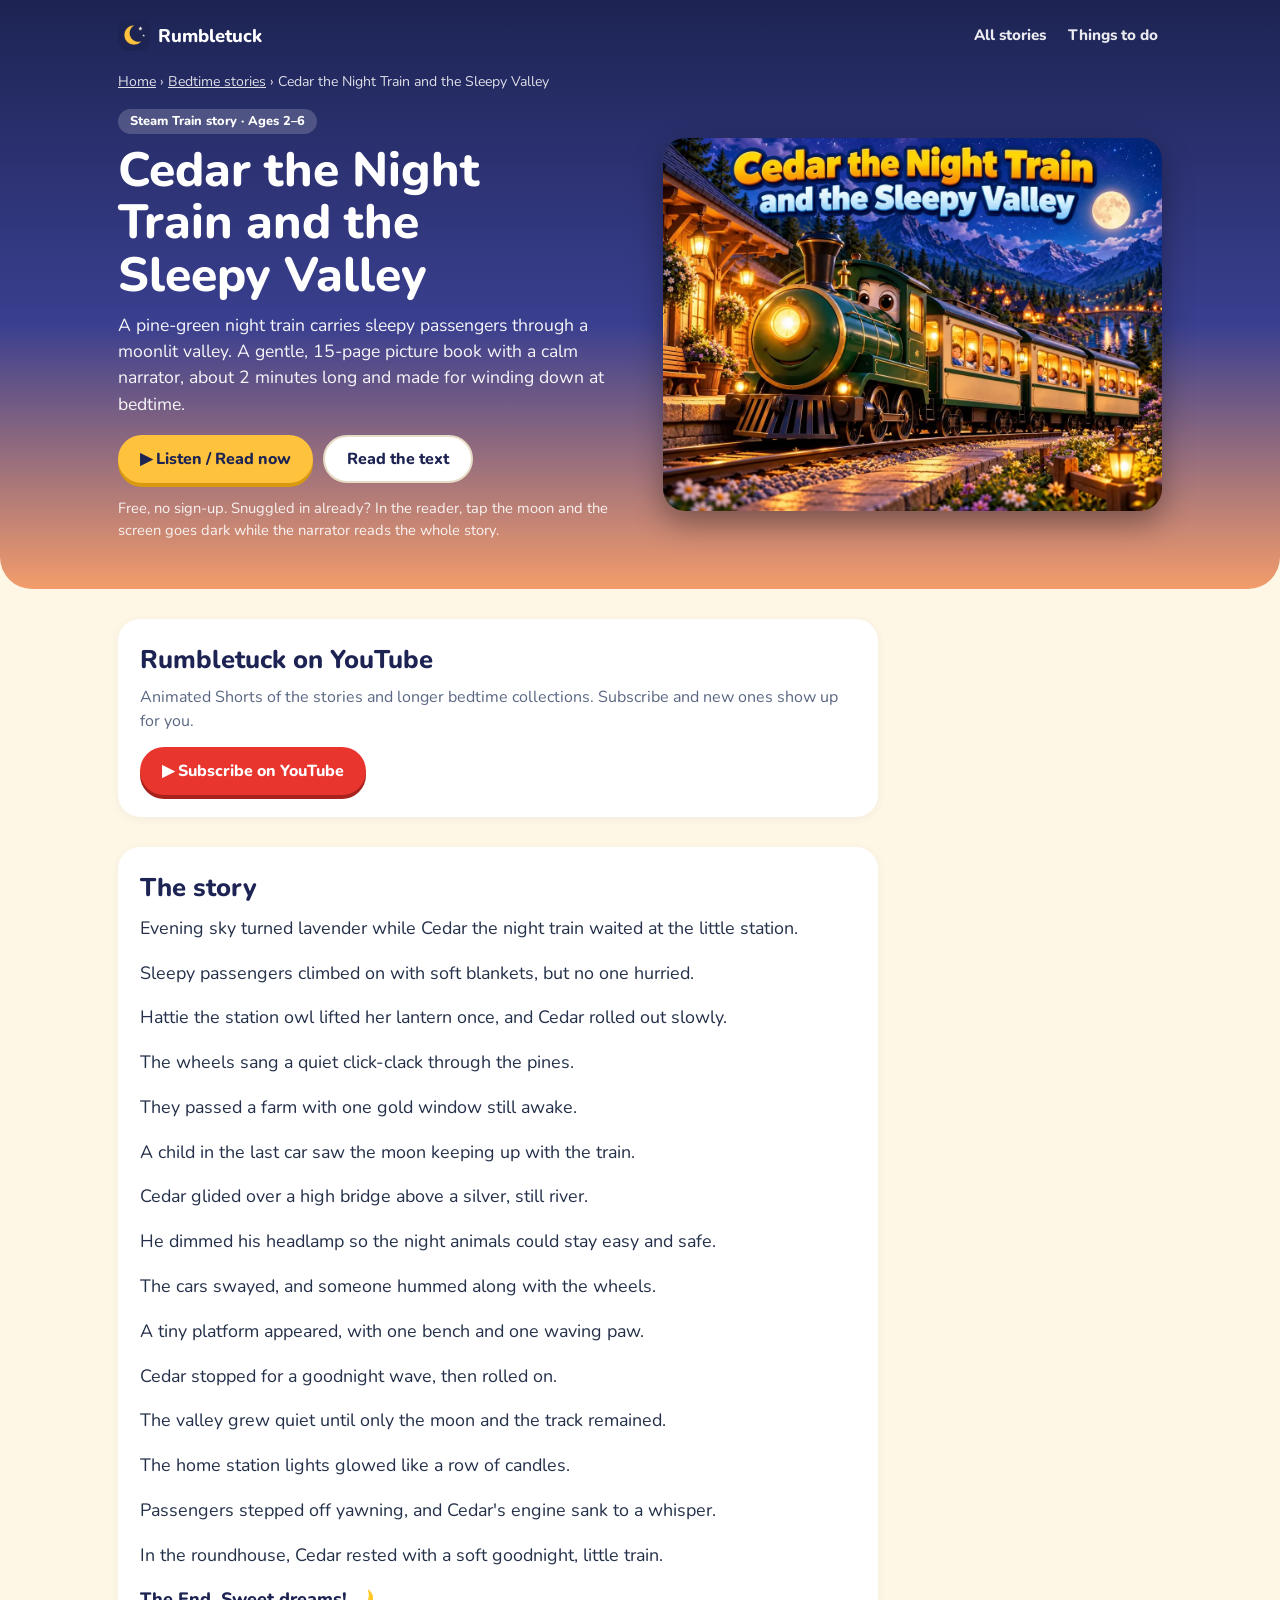
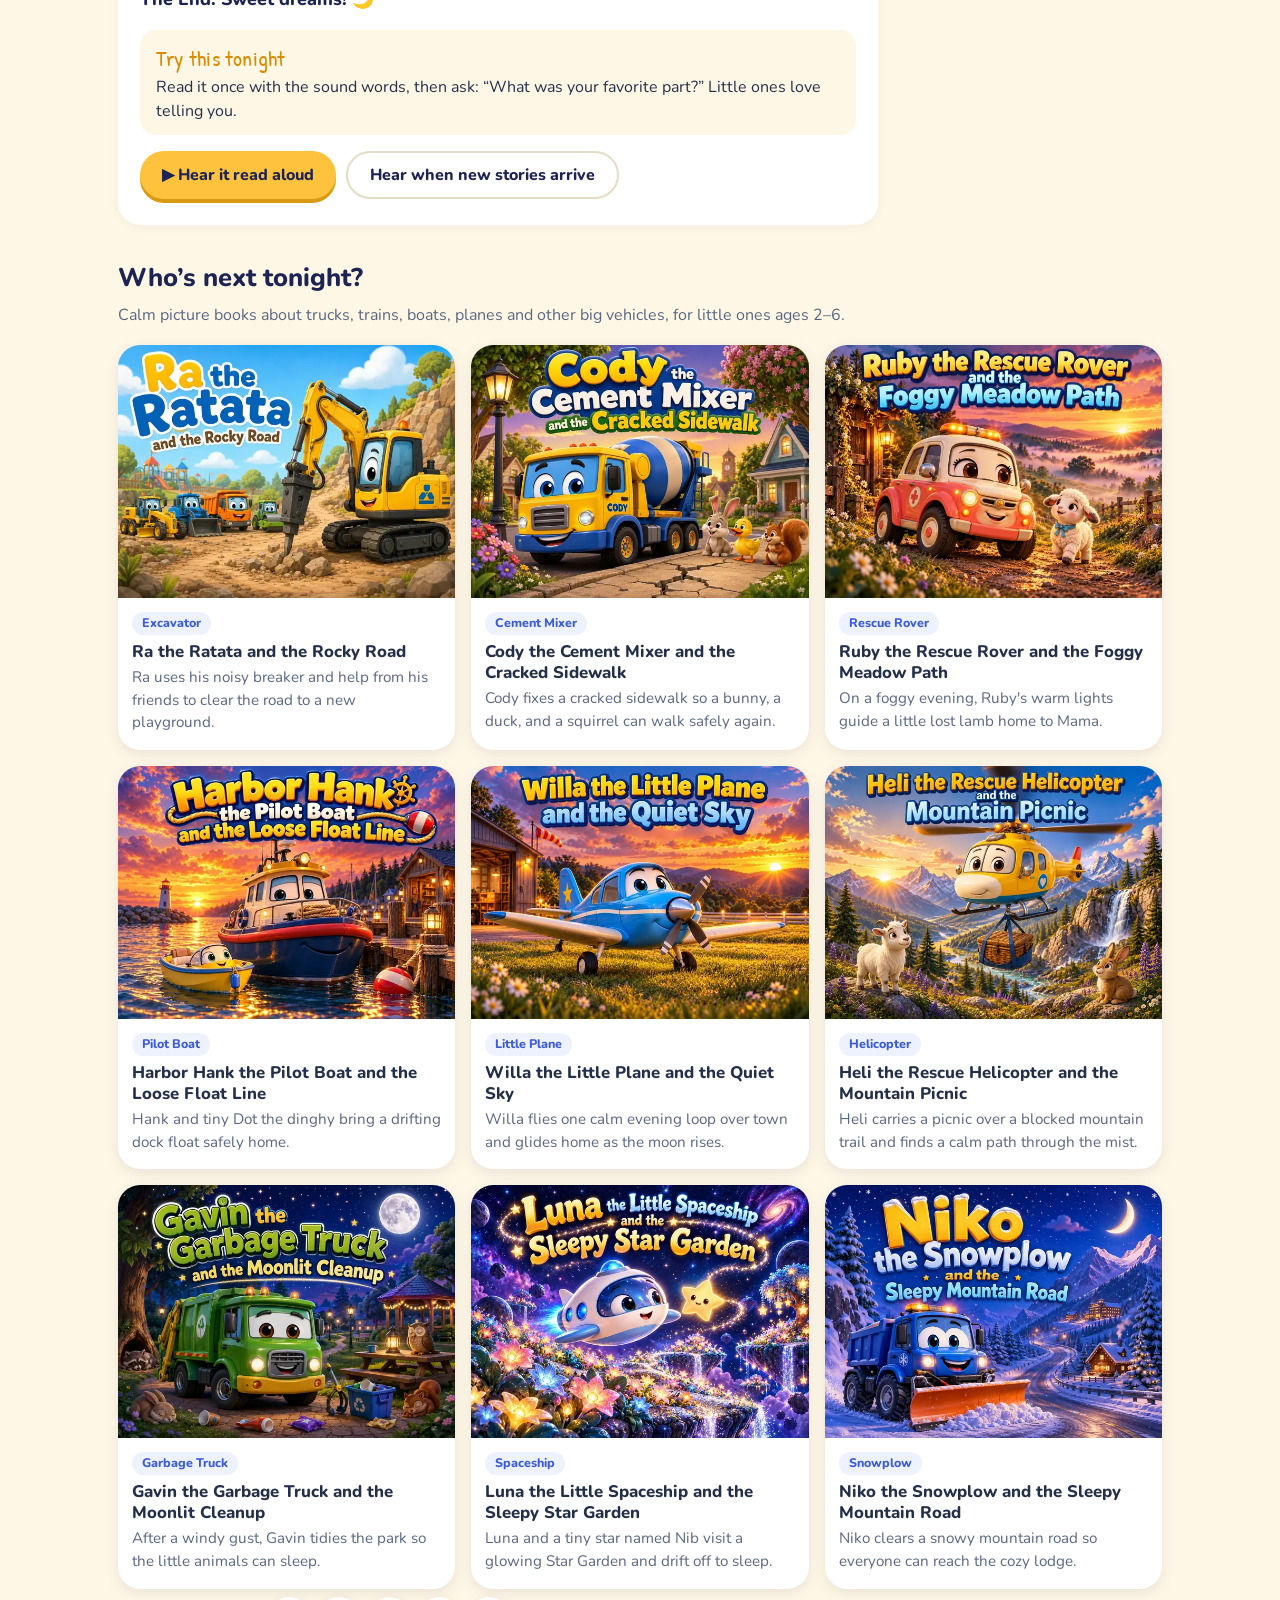
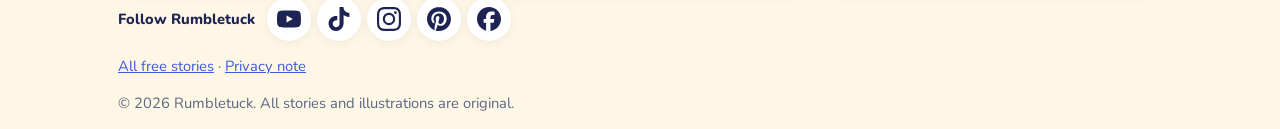
==== commit b4d3805f: "Warm home (preview): founder's note from the dad behind Rumbletuck, 'What you'll find here' overview" ====
--- a/story/cedar-the-night-train-and-the-sleepy-valley/index.html
+++ b/story/cedar-the-night-train-and-the-sleepy-valley/index.html
@@ -32,8 +32,8 @@
 <header class="hero">
   <div class="wrap">
     <div class="topbar">
-      <a class="brand" href="/">Rumbletuck<span class="badge">Free sample</span></a>
-      <a class="btn btn-ghost" href="/#waitlist" style="min-height:40px;padding:0 14px;font-size:.9rem">Join waitlist</a>
+      <a class="brand" href="/"><img class="brand-moon" src="/icons/icon-192.png" width="32" height="32" alt="">Rumbletuck</a>
+      <nav class="top-nav" aria-label="Site"><a class="top-link" href="/#stories">All stories</a><a class="top-link hide-sm" href="/#together">Things to do</a></nav>
     </div>
     <nav class="crumbs" aria-label="Breadcrumb"><a href="/">Home</a> › <a href="/#stories">Bedtime stories</a> › <span>Cedar the Night Train and the Sleepy Valley</span></nav>
     <div class="hero-grid">
@@ -45,7 +45,7 @@
           <a class="btn btn-primary" href="/read.html?s=cedar">▶ Listen / Read now</a>
           <a class="btn btn-ghost" href="#story-text">Read the text</a>
         </div>
-        <p class="story-note">Free, no sign-up. In the reader, tap the moon for lights-off listening: the screen goes dark and the narrator reads the whole story.</p>
+        <p class="story-note">Free, no sign-up. Snuggled in already? In the reader, tap the moon and the screen goes dark while the narrator reads the whole story.</p>
       </div>
       <div class="art"><a href="/read.html?s=cedar"><img src="/stories/cedar/cover.webp" width="1200" height="900" alt="Cover of Cedar the Night Train and the Sleepy Valley, an illustrated bedtime story about a steam train for toddlers" fetchpriority="high"></a></div>
     </div>
@@ -76,11 +76,12 @@
       <p>Passengers stepped off yawning, and Cedar&#x27;s engine sank to a whisper.</p>
       <p>In the roundhouse, Cedar rested with a soft goodnight, little train.</p>
     <p class="story-end">The End. Sweet dreams! 🌙</p>
-    <div class="cta-row"><a class="btn btn-primary" href="/read.html?s=cedar">▶ Hear it read aloud</a><a class="btn btn-ghost" href="/#waitlist">Get the full library</a></div>
+    <div class="together-tip"><p class="hand">Try this tonight</p><p>Read it once with the sound words, then ask: “What was your favorite part?” Little ones love telling you.</p></div>
+    <div class="cta-row"><a class="btn btn-primary" href="/read.html?s=cedar">▶ Hear it read aloud</a><a class="btn btn-ghost" href="/#waitlist">Hear when new stories arrive</a></div>
   </article>
 
   <section>
-    <h2>More free bedtime stories</h2>
+    <h2>Who’s next tonight?</h2>
     <p class="sub">Calm picture books about trucks, trains, boats, planes and other big vehicles, for little ones ages 2–6.</p>
     <div class="grid">
       <a class="card" href="/story/ra-the-ratata-and-the-rocky-road/"><img src="/stories/ra/thumb.webp" width="640" height="480" loading="lazy" alt="Cover of Ra the Ratata and the Rocky Road"><div class="body"><span class="tag">Excavator</span><h3>Ra the Ratata and the Rocky Road</h3><p>Ra uses his noisy breaker and help from his friends to clear the road to a new playground.</p></div></a>
--- a/styles.css
+++ b/styles.css
@@ -178,3 +178,175 @@
 .footer-social a{display:inline-flex;align-items:center;justify-content:center;width:44px;height:44px;border-radius:50%;background:#fff;color:var(--night);box-shadow:0 2px 8px rgba(36,48,74,.08)}
 .footer-social a:hover{color:var(--sky)}
 @media(max-width:440px){.follow-list li{flex:1 1 calc(50% - 5px);min-width:0}.follow-link{padding:0 10px}.follow-list li:first-child{flex-basis:100%}}
+
+/* Listen first (hero): one big "Listen" action that opens Ra in the reader and starts the narration */
+.top-link{color:#fff;font-weight:800;text-decoration:none;opacity:.9;padding:10px 4px;font-size:.95rem}
+.top-link:hover,.top-link:focus-visible{opacity:1;text-decoration:underline}
+.listen{margin:4px 0 20px}
+.btn-listen{min-height:64px;padding:0 28px 0 12px;font-size:1.18rem;gap:12px;box-shadow:0 5px 0 #d99a12,0 10px 26px rgba(255,194,61,.35)}
+.btn-listen:active{box-shadow:0 2px 0 #d99a12}
+.listen-ico{display:inline-flex;align-items:center;justify-content:center;width:44px;height:44px;border-radius:50%;background:var(--night);color:var(--sun);font-size:1rem;padding-left:3px;flex:none}
+.btn-listen:focus-visible,.btn-lights:focus-visible,.art-play:focus-visible{outline:3px solid #fff;outline-offset:3px}
+.listen-meta{margin:10px 0 0;font-size:.92rem;opacity:.92}
+.listen-alt{margin:8px 0 0;font-size:.98rem}
+.listen-alt a{color:#fff;font-weight:800}
+.listen-alt span{opacity:.6}
+.art-play{position:relative;display:block}
+.art-play .yt-play{left:22px;top:auto;bottom:22px;margin:0;background:var(--sun)}
+.art-play .yt-play::after{border-left-color:var(--night)}
+.art-play:hover .yt-play{transform:scale(1.08)}
+@media(max-width:440px){.btn-listen{width:100%;font-size:1.08rem;padding-right:16px}}
+/* Reader: gentle nudge when the browser blocked the automatic start */
+.r-play.nudge{animation:r-nudge 1.6s ease-in-out 4}
+@keyframes r-nudge{0%,100%{transform:scale(1)}50%{transform:scale(1.08)}}
+@media (prefers-reduced-motion:reduce){.r-play.nudge{animation:none}}
+
+/* Waitlist as the next step */
+.wl-kicker{margin:0 0 2px;font-size:.8rem;font-weight:800;letter-spacing:.08em;text-transform:uppercase;color:#ffc23d}
+
+/* Lights-off demo section (homepage) */
+.lights{display:grid;gap:26px;align-items:center;background:#0b0e24;color:#e9e3d6;border-radius:28px;padding:28px 22px;margin:30px 0 10px}
+.lights h2{color:#fff}
+.lights .sub{color:#b9b3a6}
+.lights .wl-kicker{color:#d8b27a}
+.lights-steps{list-style:none;counter-reset:st;margin:0 0 20px;padding:0;display:grid;gap:10px}
+.lights-steps li{counter-increment:st;position:relative;padding:2px 0 2px 46px;min-height:34px}
+.lights-steps li::before{content:counter(st);position:absolute;left:0;top:0;width:34px;height:34px;border-radius:50%;background:#1d160e;border:1px solid #4a3a26;color:#d8b27a;font-weight:800;display:flex;align-items:center;justify-content:center}
+.lights-steps b{color:#fff}
+.btn-lights{background:#2a2140;color:#ffd88a;border:2px solid #5b4a7a;box-shadow:0 4px 0 #120e1f}
+.btn-lights:active{transform:translateY(2px);box-shadow:0 2px 0 #120e1f}
+.lights-note{margin:12px 0 0;font-size:.88rem;color:#a39d90}
+.lights-note b{color:#d8cfbf}
+.phone{width:200px;margin:0 auto;padding:12px;border-radius:38px;background:#1b1e33;box-shadow:0 0 0 2px #2c3150,0 18px 40px rgba(0,0,0,.5)}
+.phone-screen{aspect-ratio:9/17;border-radius:28px;background:#000;display:flex;flex-direction:column;align-items:center;justify-content:center;text-align:center;padding:18px 14px;color:#6e5638}
+.phone-screen .lo-title{font-size:.84rem}
+.phone-screen .lo-status{font-size:.76rem}
+.phone-screen .lo-sub{font-size:.7rem;margin-bottom:16px}
+.phone-screen .lo-ctrls{gap:16px;margin-bottom:16px}
+.phone-screen .lo-btn{width:44px;height:44px;font-size:.9rem;cursor:default}
+.phone-timer{display:flex;flex-wrap:wrap;justify-content:center;gap:4px}
+.phone-timer span{font-size:.62rem;color:#6a5336;border:1px solid #2c2318;border-radius:99px;padding:3px 7px}
+.phone-timer .on{background:#1d160e;color:#8c6d45;border-color:#4a3a26}
+@media(min-width:760px){.lights{grid-template-columns:1fr 260px;padding:34px 40px}.phone{width:230px}}
+
+/* ===== Warm home (preview): handwritten touches, founder's note, what's here, friends, things to do together ===== */
+@font-face{font-family:'Patrick Hand';src:url(fonts/patrickhand.woff2) format('woff2');font-weight:400;font-display:swap}
+.hand{font-family:'Patrick Hand','Comic Sans MS','Chalkboard SE',Nunito,sans-serif;font-weight:400;letter-spacing:.01em}
+.skip{position:absolute;left:12px;top:-60px;z-index:99;background:var(--sun);color:var(--night);font-weight:800;padding:10px 16px;border-radius:12px;text-decoration:none}
+.skip:focus{top:12px}
+.brand-moon{width:32px;height:32px;border-radius:10px}
+.top-nav{display:flex;gap:14px}
+.hero-kicker{font-size:1.35rem;color:#ffd88a;margin:0;transform:rotate(-1.5deg);transform-origin:left}
+.hero h1{max-width:15ch}
+.listen-alt a{text-decoration-thickness:2px;text-underline-offset:4px}
+main h2{position:relative;padding-bottom:10px}
+main h2::after{content:"";position:absolute;left:0;bottom:0;width:120px;height:10px;background:url("data:image/svg+xml,%3Csvg xmlns='http://www.w3.org/2000/svg' viewBox='0 0 120 10'%3E%3Cpath d='M2 6c12-5 22 4 34 0s22-5 34 0 22 4 34 0 10-3 14-2' fill='none' stroke='%23ffc23d' stroke-width='3' stroke-linecap='round'/%3E%3C/svg%3E") no-repeat}
+.follow h2::after,.note h2::after,.waitlist h2::after,.lights h2::after,.yt-home h2::after{display:none}
+.follow h2{padding-bottom:0}
+
+/* Founder's note: a little sheet of lined paper */
+.note{padding-top:30px}
+.note-paper{position:relative;max-width:720px;margin:0 auto;background:#fffdf7 repeating-linear-gradient(180deg,transparent 0 31px,#efe4cc 31px 32px);border-radius:6px 6px 18px 18px;padding:30px 24px 22px;box-shadow:0 10px 26px rgba(36,48,74,.12);transform:rotate(-.6deg)}
+.note-paper::before{content:"";position:absolute;top:-12px;left:50%;width:110px;height:26px;margin-left:-55px;background:rgba(255,194,61,.55);border-radius:3px;transform:rotate(2deg)}
+.note-paper h2{font-size:1.75rem;line-height:1.2;margin-bottom:10px;padding:0}
+.note-paper p{font-size:1.06rem;line-height:32px;margin:0 0 12px}
+.note-sign{font-size:1.4rem;line-height:1.3 !important;color:var(--night);margin-top:6px !important}
+.note-ps{font-size:.95rem !important;color:var(--soft)}
+
+/* What you'll find here */
+.here-list{list-style:none;margin:0;padding:0;display:grid;grid-template-columns:repeat(auto-fill,minmax(230px,1fr));gap:12px}
+.here-list a{display:grid;grid-template-columns:44px 1fr;gap:2px 12px;align-items:start;height:100%;background:#fff;border-radius:18px;padding:14px 16px;text-decoration:none;color:var(--ink);box-shadow:0 2px 10px rgba(36,48,74,.06);border:2px solid transparent}
+.here-list a:hover,.here-list a:focus-visible{border-color:var(--sun)}
+.here-list a:focus-visible{outline:3px solid var(--sky);outline-offset:2px}
+.here-ico{grid-row:span 2;width:44px;height:44px;border-radius:14px;background:var(--cream);display:flex;align-items:center;justify-content:center;font-size:1.4rem}
+.here-list b{font-size:1.05rem;color:var(--night)}
+.here-list span:not(.here-ico){color:var(--soft);font-size:.94rem}
+.here-soon a{background:transparent;border:2px dashed #e6c98a;box-shadow:none}
+
+/* Story text links, folded away */
+details.story-links{background:#fff;border-radius:18px;padding:12px 16px;margin-top:18px}
+details.story-links summary{cursor:pointer;font-weight:800;color:var(--night);min-height:32px;display:flex;align-items:center}
+details.story-links[open] summary{margin-bottom:8px}
+
+/* Meet the friends */
+.friend-list{list-style:none;margin:0;padding:0;display:grid;grid-template-columns:repeat(2,1fr);gap:12px}
+.friend a{display:flex;flex-direction:column;height:100%;background:#fff;border-radius:22px;overflow:hidden;text-decoration:none;color:var(--ink);box-shadow:0 4px 14px rgba(36,48,74,.10)}
+.friend a:focus-visible{outline:3px solid var(--sky);outline-offset:2px}
+.friend img{width:100%;aspect-ratio:1/1;object-fit:cover;object-position:50% 50%;background:#e9e2d2}
+.friend-body{display:flex;flex-direction:column;gap:2px;padding:10px 12px 14px;font-size:.92rem;color:var(--soft)}
+.friend-body b{font-size:1.05rem;color:var(--night)}
+.friend-lead{grid-column:1/-1}
+.friend-lead a{display:grid;grid-template-columns:1fr}
+.friend-lead img{aspect-ratio:800/413}
+.friend-says{font-size:1.5rem;color:#d98a00;line-height:1.1}
+.friend-lead .friend-body{font-size:1rem;padding:14px 16px 18px}
+.friend-lead .friend-body b{font-size:1.25rem}
+.friends-more{font-size:1.25rem;color:var(--soft);text-align:center;margin:14px 0 0}
+@media(min-width:720px){.friend-list{grid-template-columns:repeat(4,1fr)}.friend-lead{grid-column:span 2;grid-row:span 2}.friend-lead a{grid-template-rows:auto 1fr}}
+
+/* Things to do together */
+.together-grid{display:grid;grid-template-columns:repeat(auto-fit,minmax(260px,1fr));gap:14px}
+.do{background:#fff;border-radius:22px;padding:18px 18px 16px;box-shadow:0 2px 10px rgba(36,48,74,.06)}
+.do h3{margin:0 0 6px;color:var(--night);font-size:1.15rem}
+.do p{margin:0 0 10px;color:var(--soft)}
+.do-game{background:#eef2ff}
+.do-link{font-weight:800}
+.sounds{list-style:none;margin:0;padding:0}
+.sounds li{margin:0 0 6px;color:var(--soft)}
+.sounds .hand{font-size:1.35rem;color:#d98a00;margin-right:6px}
+.routine{margin:4px 0 0;padding-left:26px;font-size:1.28rem;line-height:1.35;color:var(--ink)}
+.routine li{margin-bottom:4px}
+.routine li::marker{color:#d98a00;font-weight:800}
+.game-clue{font-size:1.45rem;line-height:1.3;color:var(--night);margin:0 0 12px;outline:none}
+.game-choices{display:grid;grid-template-columns:repeat(3,1fr);gap:8px}
+.choice{border:3px solid transparent;border-radius:16px;background:#fff;padding:0 0 6px;overflow:hidden;cursor:pointer;font:800 .92rem Nunito,sans-serif;color:var(--night);touch-action:manipulation;display:flex;flex-direction:column;gap:4px;min-height:48px}
+.choice img{width:100%;aspect-ratio:1/1;object-fit:cover}
+.choice:focus-visible{outline:3px solid var(--sky);outline-offset:2px}
+.choice.right{border-color:#2f9e44}
+.choice.wrong{opacity:.45}
+.game-result{min-height:1.6em;margin:10px 0;font-weight:800;color:var(--night)}
+.game-result.yes{color:#2b8a3e}
+.btn-sm{min-height:44px;padding:0 18px;font-size:.95rem}
+
+/* Gentler waitlist */
+.wl-kicker.hand{font-size:1.35rem;color:#ffd88a;text-transform:none;letter-spacing:0;margin:0}
+.wl-gift{font-weight:800;color:#ffd88a;margin:0 0 16px}
+
+@media(max-width:440px){.hide-sm{display:none}.top-nav{gap:8px}.top-link{font-size:.9rem}.note-paper{padding:28px 18px 18px}}
+@media (prefers-reduced-motion:reduce){.note-paper,.hero-kicker{transform:none}}
+.together-tip{background:var(--cream);border-radius:16px;padding:12px 16px;margin:0 0 16px}
+.together-tip p{margin:0;font-size:1rem !important;line-height:1.5 !important}
+.together-tip .hand{font-size:1.35rem !important;color:#d98a00}
+.story-page main h2::after{display:none}.story-page main h2{padding-bottom:0}
+@media(max-width:600px){
+  .grid{grid-template-columns:repeat(2,1fr);gap:10px}
+  .grid .card .body{padding:8px 10px 12px}
+  .grid .card h3{font-size:.92rem}
+  .grid .card p{display:none}
+  .grid .card .tag{font-size:.7rem;padding:1px 8px;margin-bottom:4px}
+  .here-list{grid-template-columns:repeat(2,1fr);gap:10px}
+  .here-list a{grid-template-columns:1fr;padding:12px}
+  .here-ico{grid-row:auto;margin-bottom:4px}
+  .here-list span:not(.here-ico){font-size:.88rem}
+}
+.friend-more a{justify-content:center;align-items:center;text-align:center;padding:16px;background:transparent;border:2px dashed #e6c98a;box-shadow:none;color:var(--soft);font-size:.92rem;gap:6px;min-height:160px}
+.friend-more .hand{font-size:1.5rem;color:#d98a00}
+@media(min-width:720px){.friend-more{grid-column:span 2}}
+@media(min-width:820px){.together-grid{grid-template-columns:repeat(2,1fr)}}
+@media(min-width:720px){
+  .friend-lead a{grid-template-rows:1fr auto}
+  .friend-lead img{height:100%;aspect-ratio:auto;object-fit:cover;min-height:0}
+  .friend-more{grid-column:span 3}
+  .friend-more a{min-height:0}
+}
+@media(min-width:960px){
+  #stories .grid{grid-template-columns:repeat(5,1fr);gap:14px}
+  #stories .grid .card h3{font-size:.95rem}
+  #stories .grid .card p{font-size:.86rem}
+}
+@media(min-width:720px){
+  .friend-lead{grid-row:auto}
+  .friend-lead a{grid-template-rows:auto 1fr}
+  .friend-lead img{height:auto;aspect-ratio:800/413}
+  .friend-more{grid-column:auto}
+}
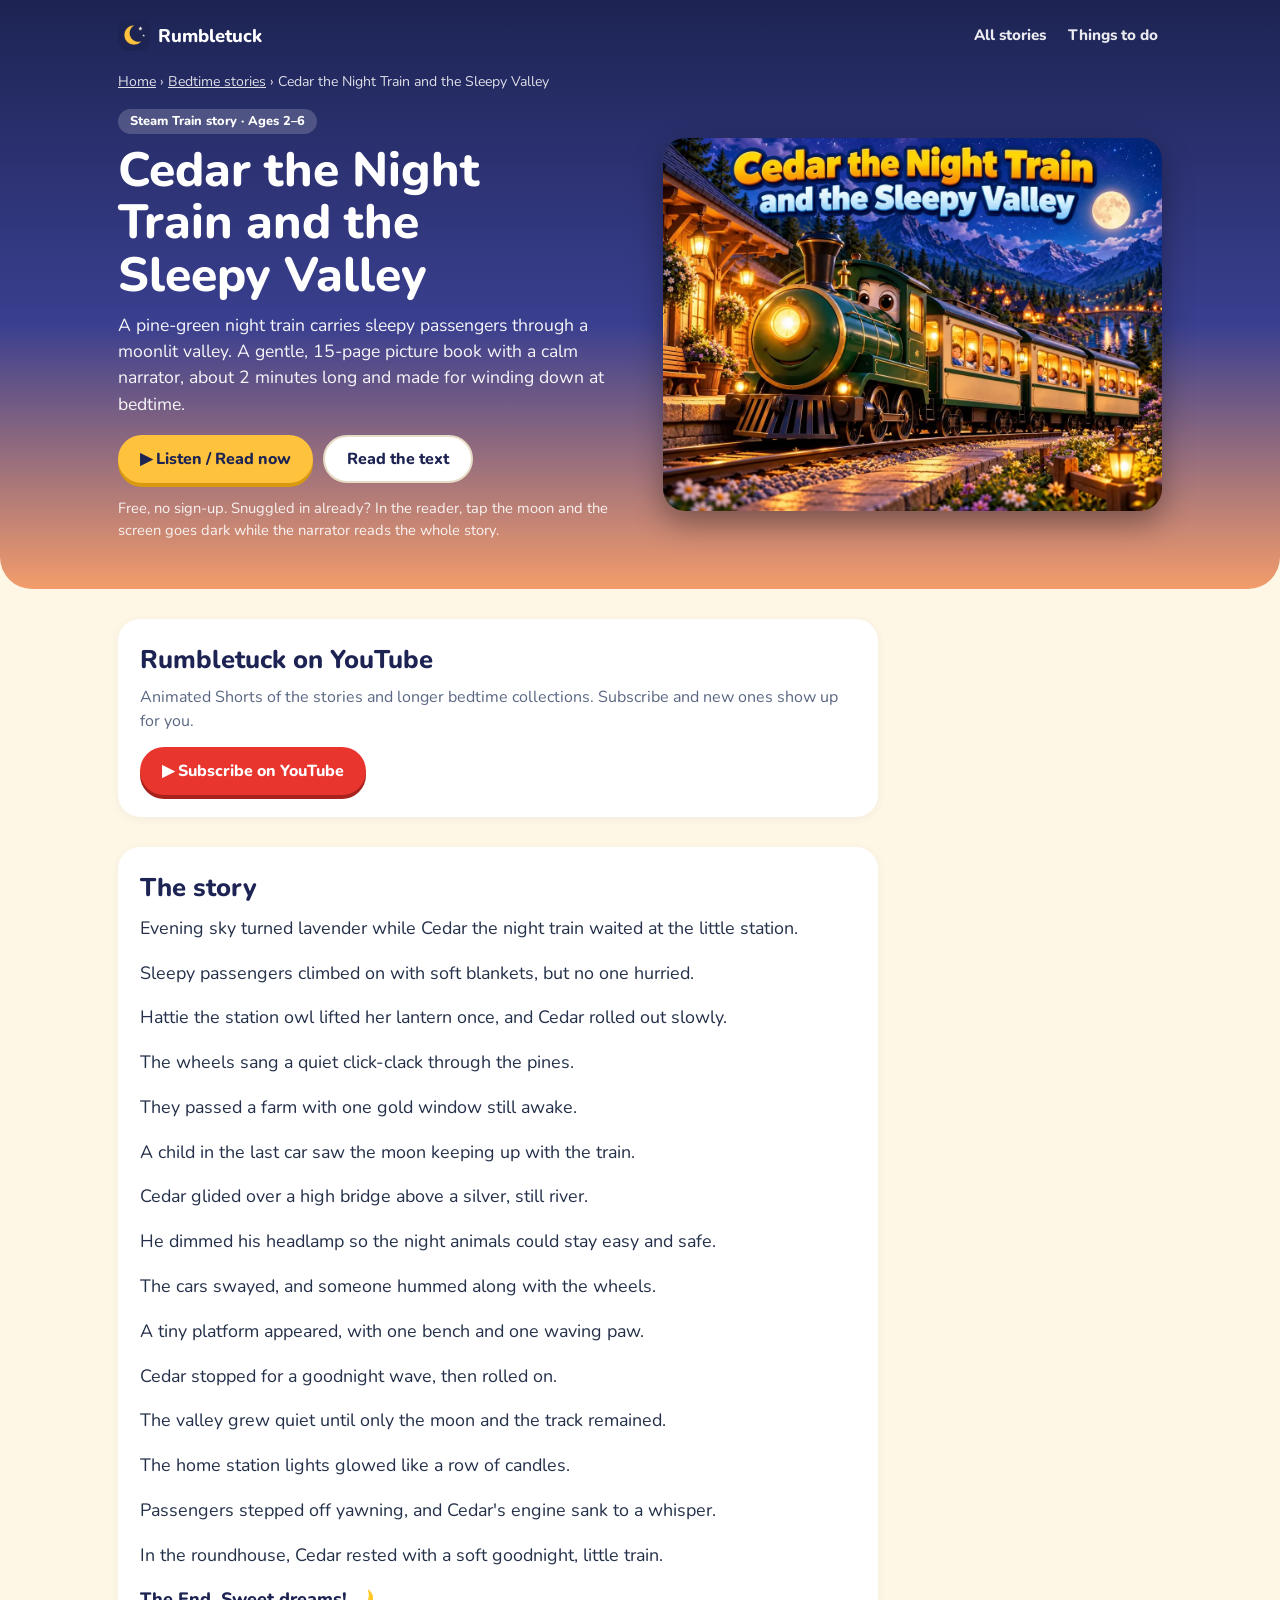
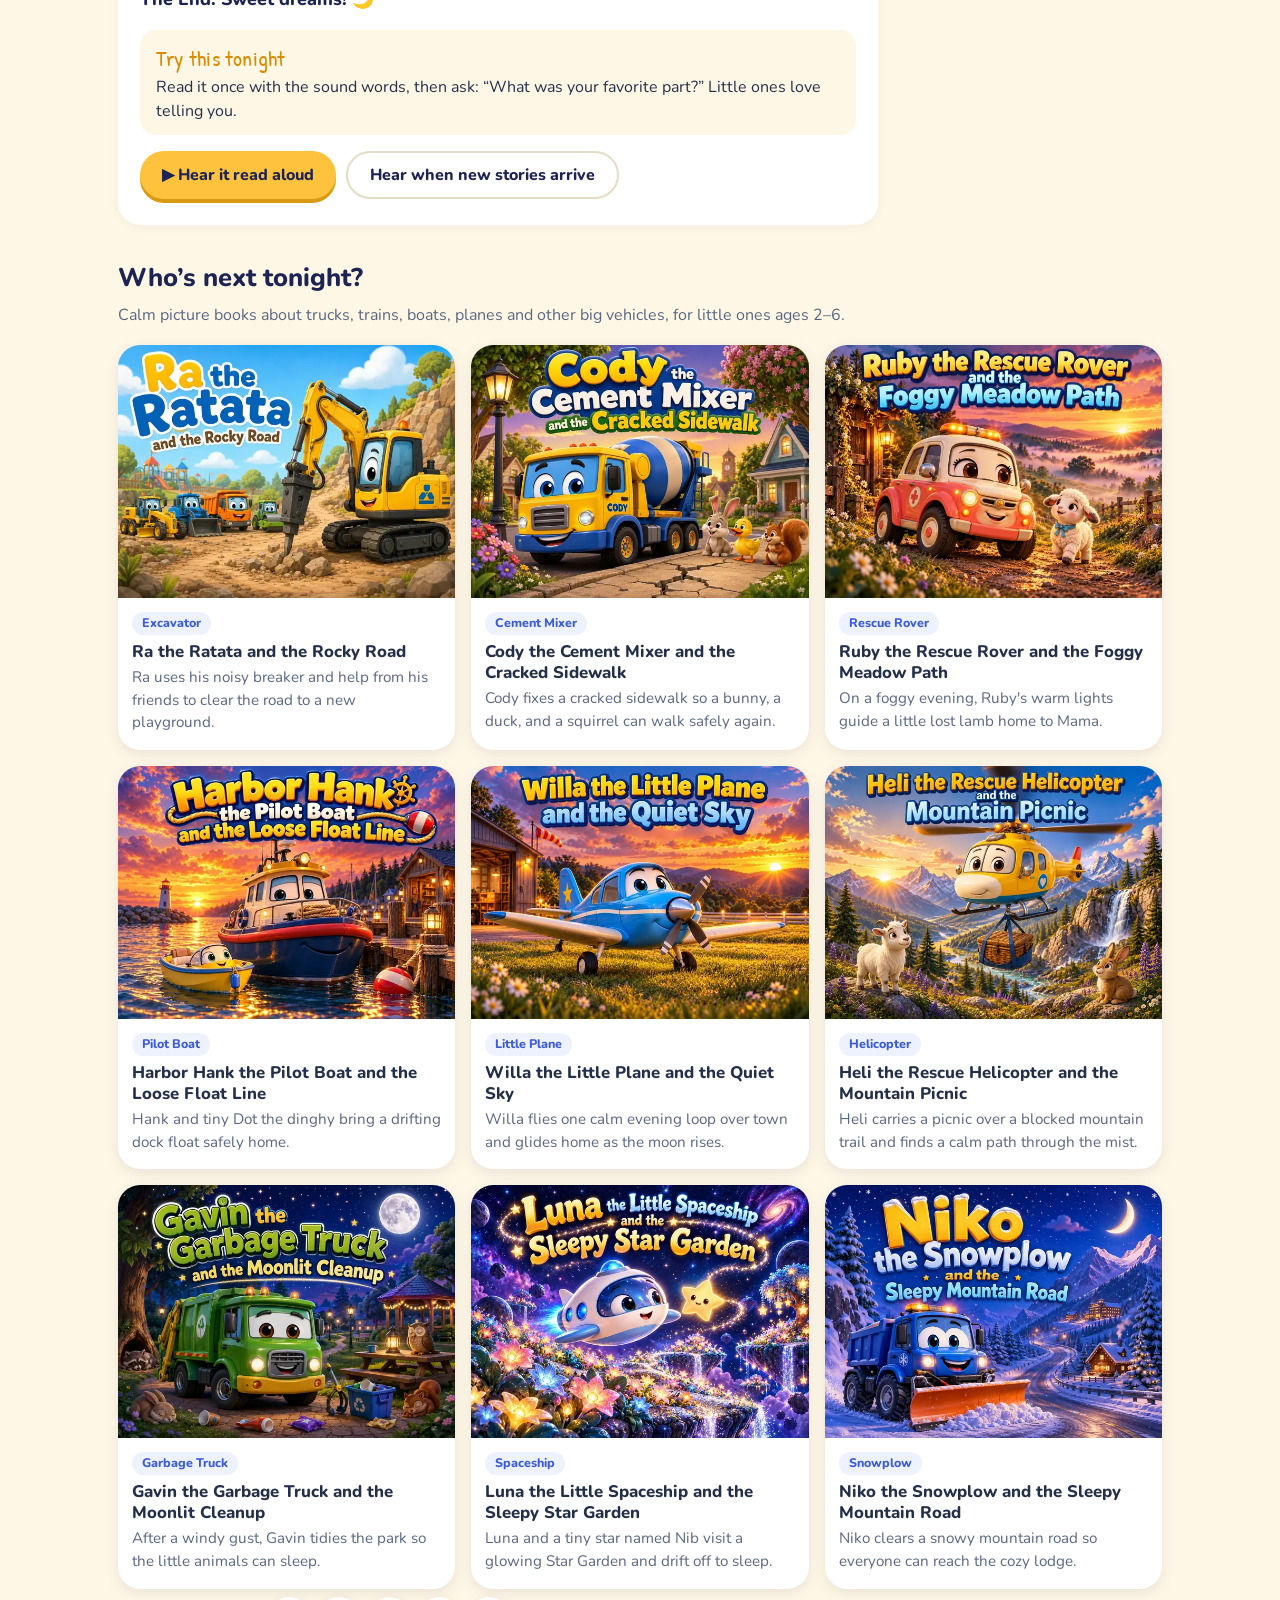
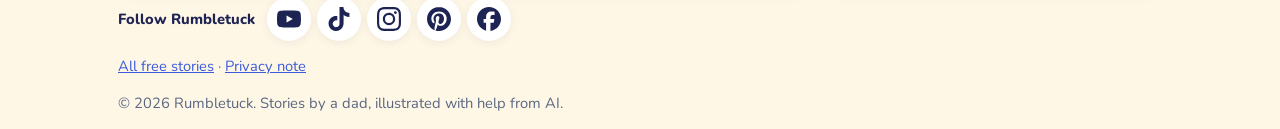
==== commit a3844ab0: "Warm home: approved founder's note text; footer now 'Stories by a dad, illustrated with help from AI" ====
--- a/story/cedar-the-night-train-and-the-sleepy-valley/index.html
+++ b/story/cedar-the-night-train-and-the-sleepy-valley/index.html
@@ -100,7 +100,7 @@
 <footer class="wrap">
   <nav class="footer-social" aria-label="Follow Rumbletuck"><span>Follow Rumbletuck</span><span class="fs-icons"><a href="https://www.youtube.com/@rumbletuckstories?sub_confirmation=1" target="_blank" rel="noopener" aria-label="Rumbletuck on YouTube (opens in a new tab)" title="YouTube"><svg class="si" aria-hidden="true" focusable="false" width="24" height="24"><use href="/icons/social.svg#yt"></use></svg></a><a href="https://www.tiktok.com/@rumbletuckstories" target="_blank" rel="noopener" aria-label="Rumbletuck on TikTok (opens in a new tab)" title="TikTok"><svg class="si" aria-hidden="true" focusable="false" width="24" height="24"><use href="/icons/social.svg#tt"></use></svg></a><a href="https://www.instagram.com/rumbletuckstories1/" target="_blank" rel="noopener" aria-label="Rumbletuck on Instagram (opens in a new tab)" title="Instagram"><svg class="si" aria-hidden="true" focusable="false" width="24" height="24"><use href="/icons/social.svg#ig"></use></svg></a><a href="https://www.pinterest.com/rumbletuckstories/" target="_blank" rel="noopener" aria-label="Rumbletuck on Pinterest (opens in a new tab)" title="Pinterest"><svg class="si" aria-hidden="true" focusable="false" width="24" height="24"><use href="/icons/social.svg#pin"></use></svg></a><a href="https://www.facebook.com/Rumbletuckstories" target="_blank" rel="noopener" aria-label="Rumbletuck on Facebook (opens in a new tab)" title="Facebook"><svg class="si" aria-hidden="true" focusable="false" width="24" height="24"><use href="/icons/social.svg#fb"></use></svg></a></span></nav>
   <p><a href="/">All free stories</a> · <a href="/privacy.html">Privacy note</a></p>
-  <p>© 2026 Rumbletuck. All stories and illustrations are original.</p>
+  <p>© 2026 Rumbletuck. Stories by a dad, illustrated with help from AI.</p>
 </footer>
 <script src="/yt.js" defer></script>
 <script>if ('serviceWorker' in navigator) navigator.serviceWorker.register('/sw.js').catch(()=>{});</script>
